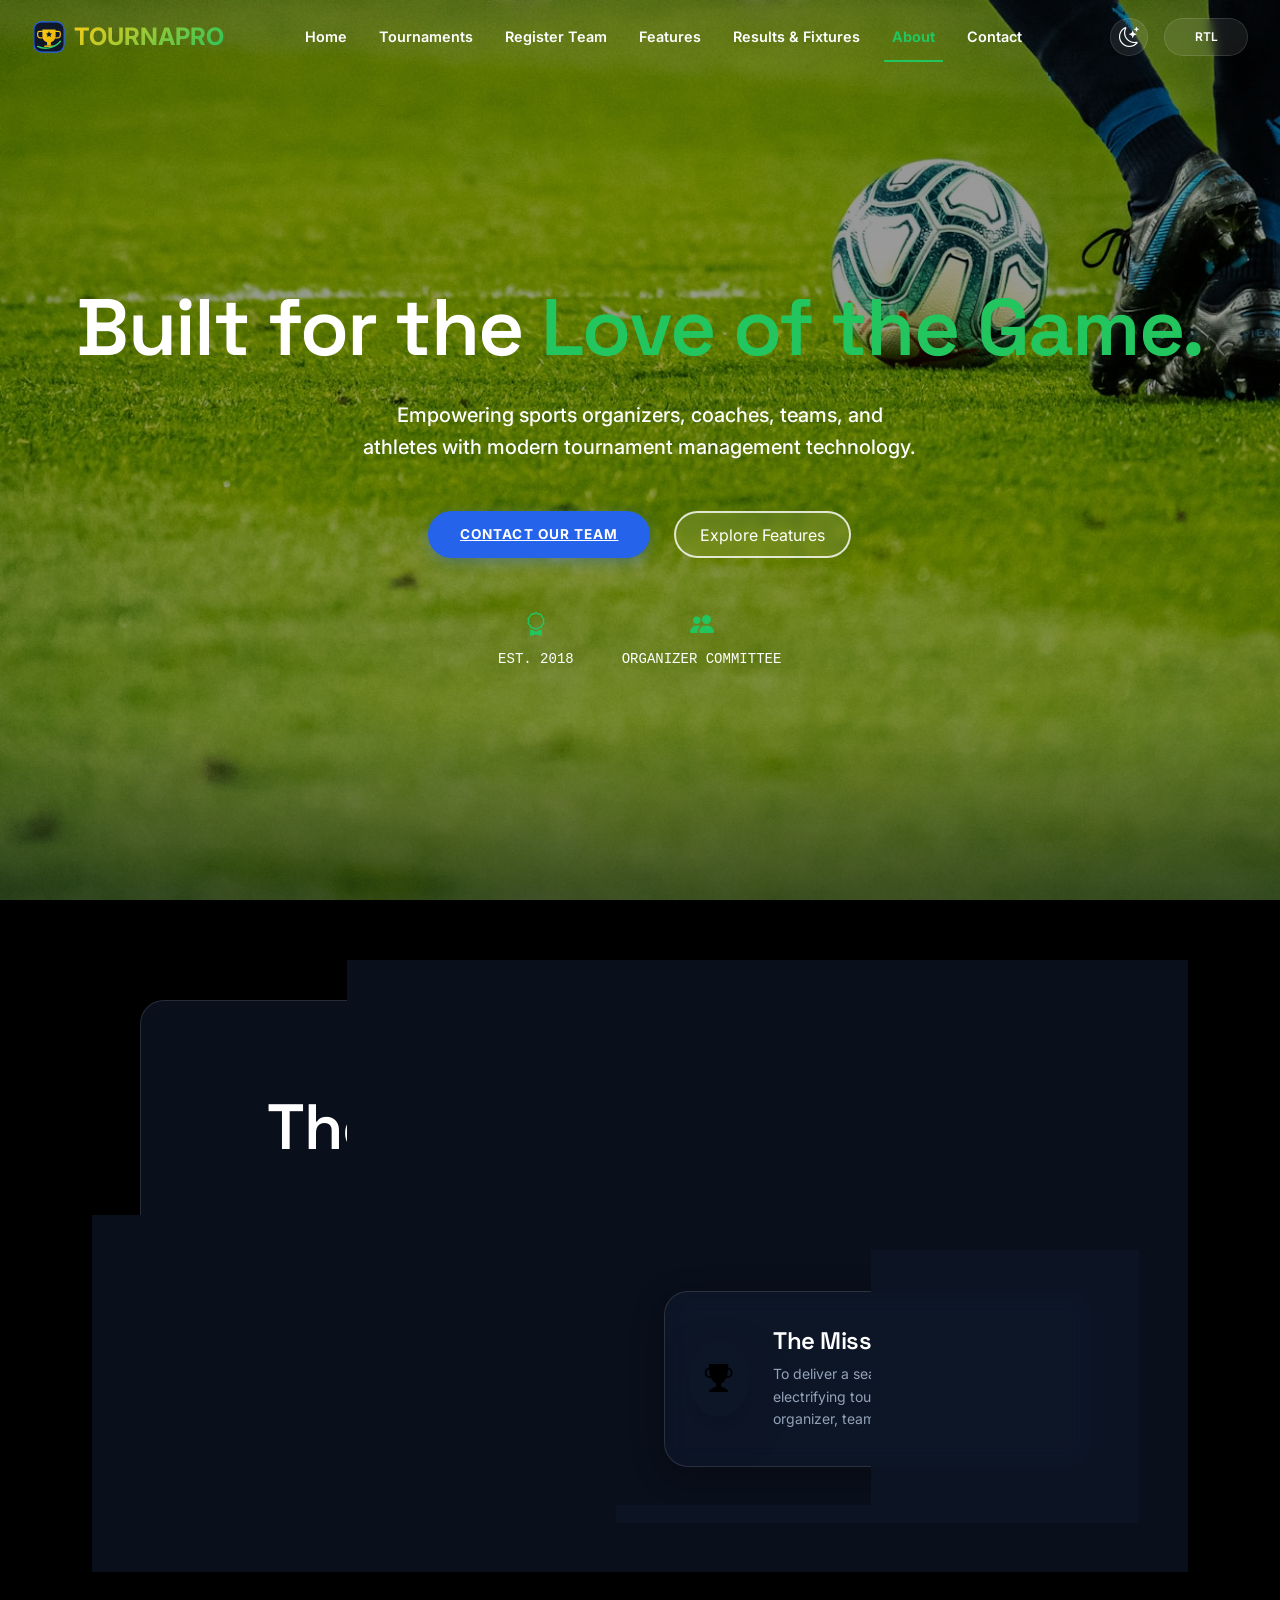
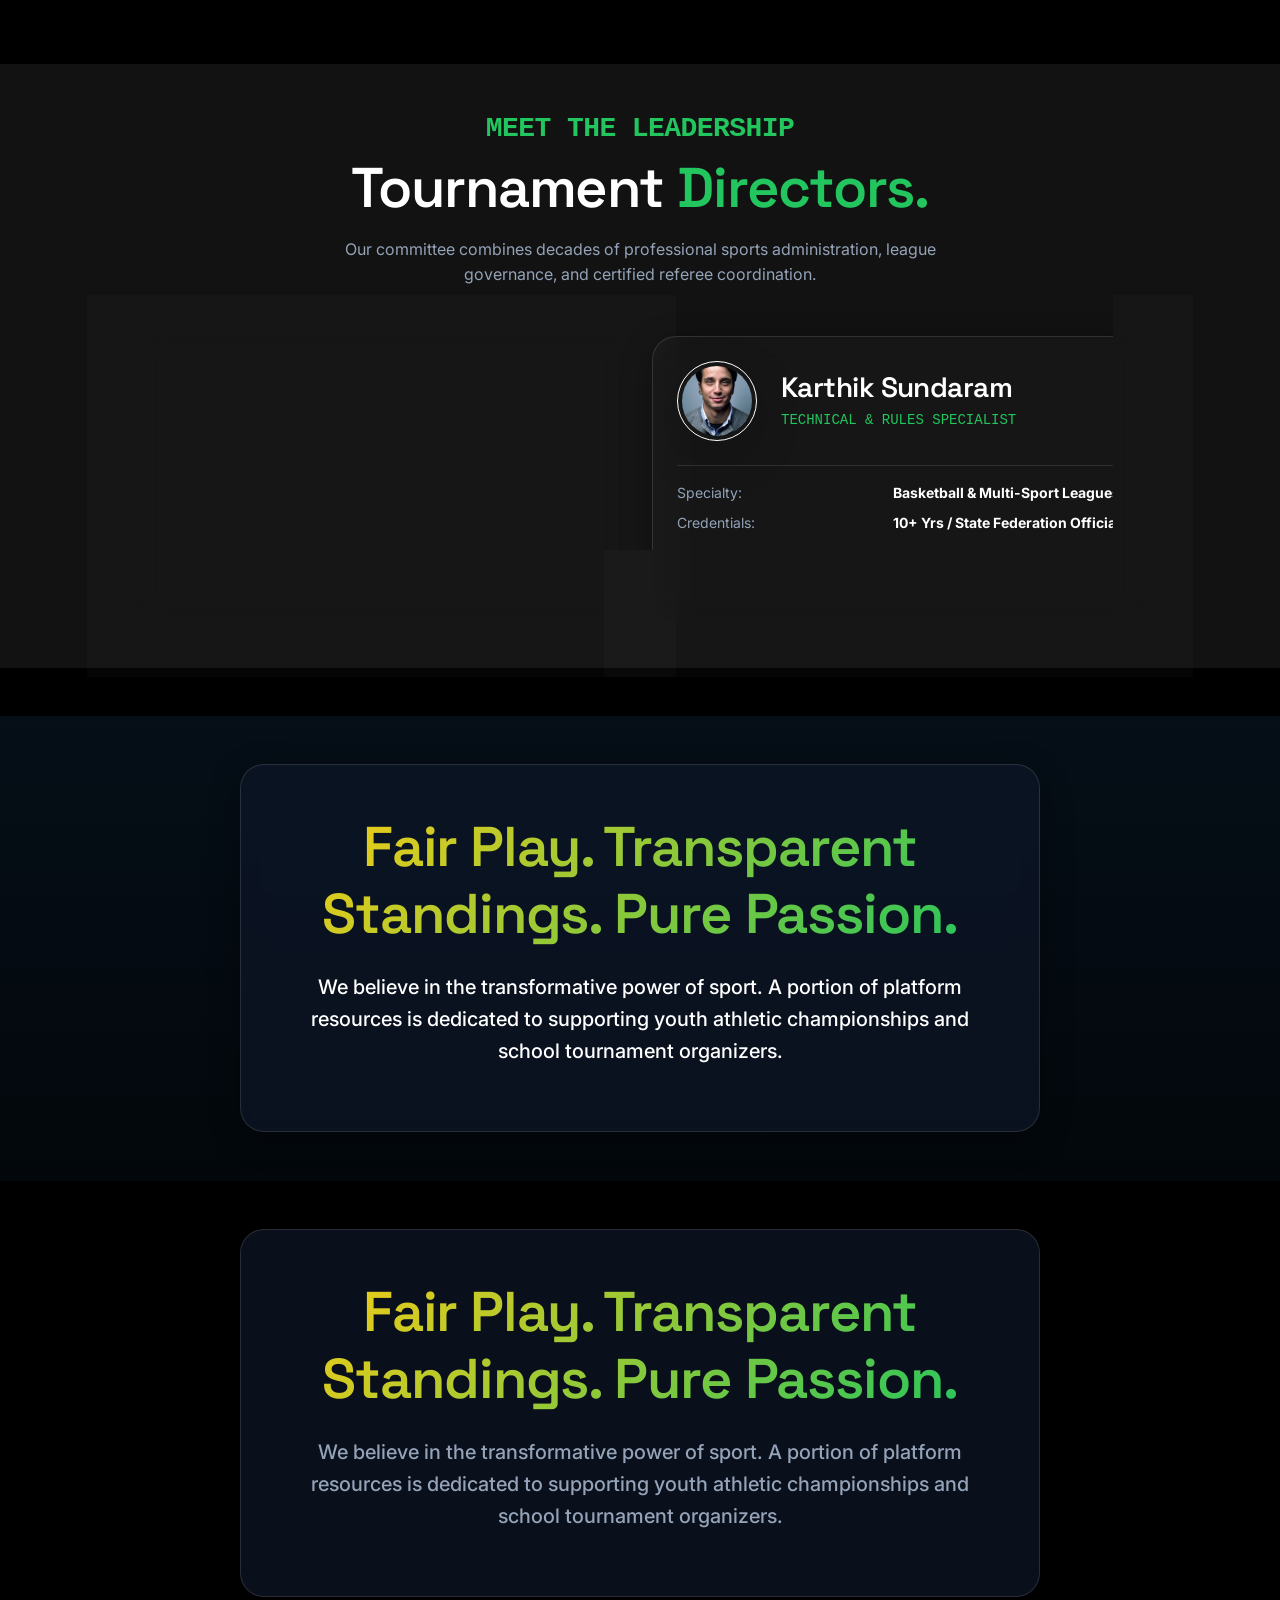
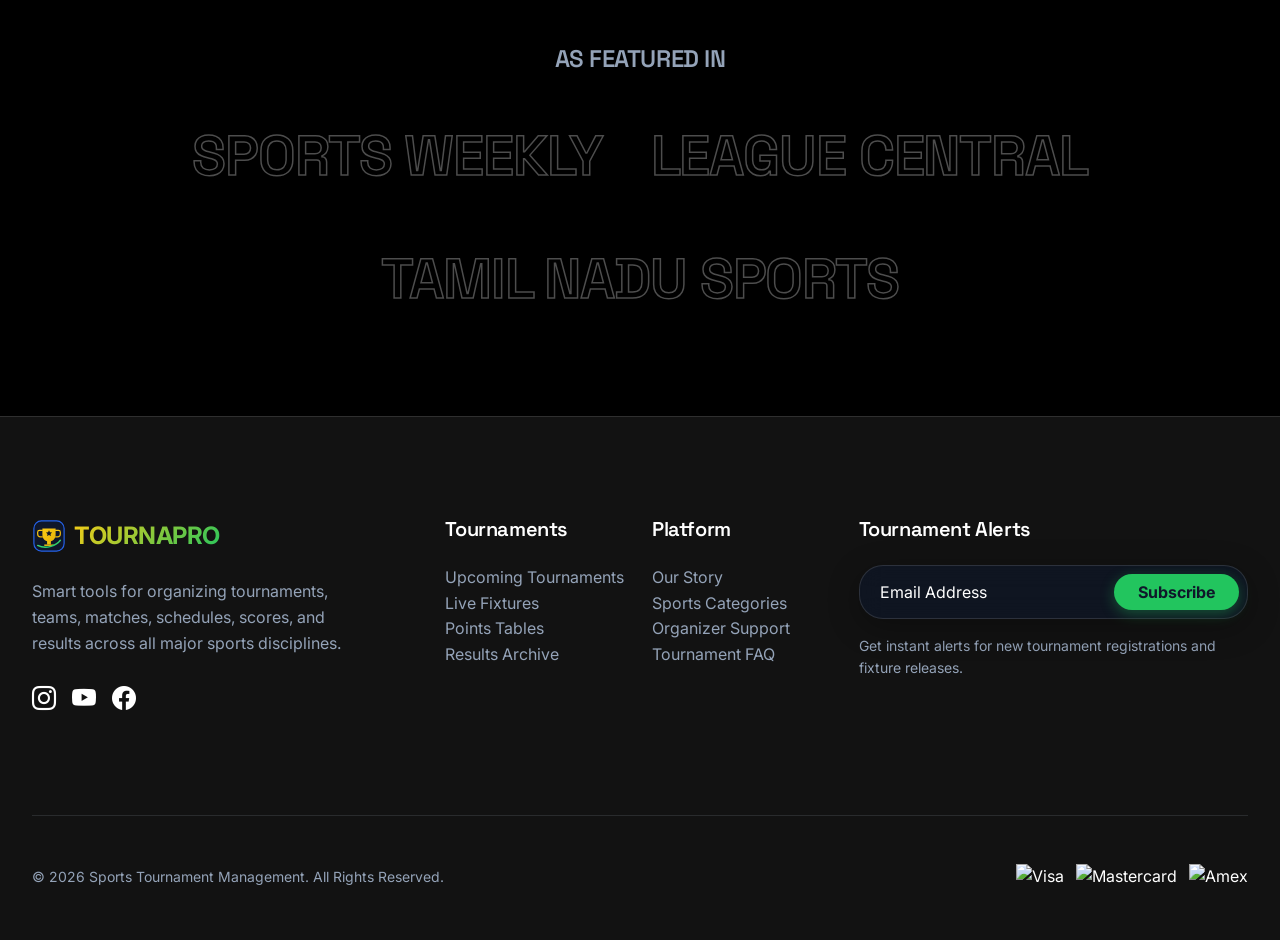
==== about.html @ 995ab410 "Initial commit - Sports Tournament Management website" ====
<!DOCTYPE html>
<html lang="en" dir="ltr" data-theme="dark">

<head>
    <meta charset="UTF-8">
    <meta name="viewport" content="width=device-width, initial-scale=1.0">
    <title>About Us | Sports Tournament Management</title>
    <link rel="icon" type="image/svg+xml" href="assets/images/bluewake-logo.svg">

    <!-- Bootstrap 5 CDN -->
    <link href="https://cdn.jsdelivr.net/npm/bootstrap@5.3.2/dist/css/bootstrap.min.css" rel="stylesheet">
    <link rel="stylesheet" href="https://cdn.jsdelivr.net/npm/bootstrap-icons@1.11.2/font/bootstrap-icons.min.css">

    <!-- Custom CSS -->
    <link rel="stylesheet" href="assets/css/style.css">
</head>

<body>
    <!-- Header / Navigation -->
    <nav class="navbar-marine navbar navbar-expand-xl">
        <div class="container-custom d-flex justify-content-between align-items-center w-100">
            <a class="navbar-brand d-flex align-items-center" href="index.html">
                <img src="assets/images/bluewake-logo.svg" alt="Sports Tournament Management logo" class="brand-logo me-2">
                <span class="fs-4 fw-bold text-gradient">TOURNAPRO</span>
            </a>

            <button class="navbar-toggler border-0 text-white" type="button" data-bs-toggle="offcanvas"
                data-bs-target="#offcanvasNavbar">
                <i class="bi bi-list fs-1"></i>
            </button>

            <div class="collapse navbar-collapse d-none d-xl-flex" id="navbarNav">
                <ul class="navbar-nav mx-auto">
                    <li class="nav-item"><a class="nav-link" href="index.html">Home</a></li>
                    <li class="nav-item"><a class="nav-link " href="home-2.html">Tournaments</a></li>
                    <li class="nav-item"><a class="nav-link " href="book-now.html">Register Team</a></li>
                    <li class="nav-item"><a class="nav-link " href="services.html">Features</a></li>
                    <li class="nav-item"><a class="nav-link " href="gallery.html">Results & Fixtures</a></li>
                    <li class="nav-item"><a class="nav-link active" href="about.html">About</a></li>
                    <li class="nav-item"><a class="nav-link " href="contact.html">Contact</a></li>
                </ul>
            </div>

            <div class="d-none d-xl-flex align-items-center gap-3 ms-lg-4">
                <button class="theme-toggle btn btn-link text-white p-0"><i class="bi bi-moon-stars fs-5"></i></button>
                <button class="rtl-toggle btn btn-outline-light btn-sm px-3">RTL</button>
            </div>
        </div>
    </nav>

    <!-- Offcanvas Menu for Mobile -->
    <div class="offcanvas offcanvas-end glass-panel" tabindex="-1" id="offcanvasNavbar">
        <div class="offcanvas-header border-bottom border-secondary">
            <h5 class="offcanvas-title text-gradient d-flex align-items-center gap-2 mb-0"><img
                    src="assets/images/bluewake-logo.svg" alt="Sports Tournament Management logo" class="brand-logo offcanvas-brand-logo">
                <span>TOURNAPRO</span>
            </h5>
            <button type="button" class="btn-close btn-close-white" data-bs-dismiss="offcanvas"></button>
        </div>
        <div class="offcanvas-body d-flex flex-column h-100">
            <ul class="navbar-nav mb-auto">
                <li class="nav-item"><a class="nav-link" href="index.html">Home</a></li>
                <li class="nav-item"><a class="nav-link" href="home-2.html">Tournaments</a></li>
                <li class="nav-item"><a class="nav-link" href="book-now.html">Register Team</a></li>
                <li class="nav-item"><a class="nav-link" href="services.html">Features</a></li>
                <li class="nav-item"><a class="nav-link" href="gallery.html">Results & Fixtures</a></li>
                <li class="nav-item"><a class="nav-link active" href="about.html">About</a></li>
                <li class="nav-item"><a class="nav-link" href="contact.html">Contact</a></li>
            </ul>

            <div class="mt-auto pt-4 border-top border-secondary">
                <div class="d-flex align-items-center justify-content-between">
                    <span class="small text-muted text-uppercase tracking-widest"></span>
                    <div class="d-flex gap-3">
                        <button class="theme-toggle btn btn-link text-white p-0"><i
                                class="bi bi-moon-stars fs-5"></i></button>
                        <button class="rtl-toggle btn btn-outline-light btn-sm px-3">RTL</button>
                    </div>
                </div>
            </div>
        </div>
    </div>

    <section class="hero-section text-center overflow-hidden">
        <img src="assets/images/sports_hero.jpg"
            alt="About Sports Tournament Management" class="hero-video-bg">
        <div class="hero-overlay"></div>
        <div class="container-custom z-1">
            <h1 class="display-1 fw-bold text-white mb-4">Built for the <span class='text-accent'>Love of the Game.</span></h1>
            <p class="lead text-white-50 mb-5 mx-auto col-lg-6">Empowering sports organizers, coaches, teams, and athletes with modern tournament management technology.</p>
            <div class="d-flex flex-wrap justify-content-center gap-3 gap-md-4 reveal reveal-up delay-2 mt-5">
                <a href="contact.html" class="btn-marine rounded-pill">Contact Our Team</a>
                <a href="services.html" class="btn btn-outline-light rounded-pill about-explore-btn">Explore Features</a>
            </div>
            <div class="d-flex flex-wrap justify-content-center gap-5 mt-5 reveal reveal-up delay-3 opacity-75">
                <div class="text-center">
                    <i class="bi bi-award text-accent fs-4"></i>
                    <div class="small text-white mt-1 uppercase font-monospace">EST. 2018</div>
                </div>
                <div class="text-center">
                    <i class="bi bi-people-fill text-accent fs-4"></i>
                    <div class="small text-white mt-1 uppercase font-monospace">ORGANIZER COMMITTEE</div>
                </div>
            </div>
        </div>
    </section>

    <!-- Section 1: Legacy & Mission -->
    <section class="section-padding overflow-hidden">
        <div class="container-custom">
            <div class="glass-panel mx-auto p-5 border-accent" style="max-width: 1000px;">
                <div class="text-center mb-5">
                    <h5 class="text-accent font-monospace mb-3">ESTABLISHED 2018</h5>
                    <h2 class="display-3 mb-4">The Ultimate <span class="text-white">Tournament Platform.</span></h2>
                </div>
                <div class="row justify-content-center g-5">
                    <div class="col-lg-6">
                        <p class="lead text-muted">Sports Tournament Management was founded with a single mission: to eliminate manual paperwork, chaotic spreadsheets, and scheduling delays from grassroots and professional sports competitions.</p>
                    </div>
                    <div class="col-lg-6">
                        <div
                            class="p-4 glass-panel h-100 d-flex flex-column flex-sm-row align-items-center text-center text-sm-start gap-4">
                            <div class="p-3 bg-accent rounded-circle shadow-lg flex-shrink-0">
                                <i class="bi bi-trophy-fill fs-3 text-black"></i>
                            </div>
                            <div>
                                <h4 class="mb-2">The Mission</h4>
                                <p class="text-muted small mb-0">To deliver a seamless, transparent, and electrifying tournament experience for every organizer, team, and sports fan.</p>
                            </div>
                        </div>
                    </div>
                </div>
            </div>
        </div>
    </section>

    <!-- Section 2: Certified Directors -->
    <section class="py-4 bg-card mt-5 about-guides-section">
        <div class="container-custom py-4 reveal">
            <div class="text-center mb-5">
                <h3 class="text-accent font-monospace mb-2 text-uppercase tracking-widest fw-bold fs-3">Meet the Leadership</h3>
                <h2 class="display-4 text-center">Tournament <span class="text-accent">Directors.</span></h2>
                <p class="text-muted mx-auto col-lg-6 mt-3">Our committee combines decades of professional sports administration, league governance, and certified referee coordination.</p>
            </div>
            
            <div class="row g-4 justify-content-center">
                <div class="col-md-6 col-lg-5 hover-tilt">
                    <div class="glass-panel p-4 h-100 d-flex flex-column justify-content-between border-accent" style="background: rgba(255, 255, 255, 0.02);">
                        <div class="d-flex align-items-center mb-4">
                            <img src="assets/images/director_arun.jpg"
                                class="rounded-circle shadow-lg me-4 border border-accent p-1" style="width: 80px; height: 80px; object-fit: cover;" alt="Arun Prakash">
                            <div>
                                <h3 class="text-white mb-1">Arun Prakash</h3>
                                <p class="text-accent small mb-0 font-monospace text-uppercase">Chief Tournament Director</p>
                            </div>
                        </div>
                        <div class="border-top border-secondary border-opacity-25 pt-3">
                            <div class="d-flex justify-content-between mb-2 small text-muted">
                                <span>Specialty:</span>
                                <span class="text-white fw-bold">Football & Cricket Cups</span>
                            </div>
                            <div class="d-flex justify-content-between mb-3 small text-muted">
                                <span>Credentials:</span>
                                <span class="text-white fw-bold">14+ Yrs / AIFF Match Commissioner</span>
                            </div>
                            <p class="text-muted small mb-0">"Dedicated to elevating amateur athletics to world-class competitive standards with digital-first tournament infrastructure."</p>
                        </div>
                    </div>
                </div>
                
                <div class="col-md-6 col-lg-5 hover-tilt">
                    <div class="glass-panel p-4 h-100 d-flex flex-column justify-content-between border-accent" style="background: rgba(255, 255, 255, 0.02);">
                        <div class="d-flex align-items-center mb-4">
                            <img src="assets/images/director_karthik.jpg"
                                class="rounded-circle shadow-lg me-4 border border-white p-1" style="width: 80px; height: 80px; object-fit: cover;" alt="Karthik Sundaram">
                            <div>
                                <h3 class="text-white mb-1">Karthik Sundaram</h3>
                                <p class="text-accent small mb-0 font-monospace text-uppercase">Technical & Rules Specialist</p>
                            </div>
                        </div>
                        <div class="border-top border-secondary border-opacity-25 pt-3">
                            <div class="d-flex justify-content-between mb-2 small text-muted">
                                <span>Specialty:</span>
                                <span class="text-white fw-bold">Basketball & Multi-Sport Leagues</span>
                            </div>
                            <div class="d-flex justify-content-between mb-3 small text-muted">
                                <span>Credentials:</span>
                                <span class="text-white fw-bold">10+ Yrs / State Federation Official</span>
                            </div>
                            <p class="text-muted small mb-0">"Passionate about fair-play rules, transparent bracket scheduling, and athlete recognition across all sporting age groups."</p>
                        </div>
                    </div>
                </div>
            </div>
        </div>
    </section>

    <!-- Section 3 -->
    <section class="py-5 my-5 parallax-bg"
        style="background-image: url('assets/images/stadium_arena.jpg'); padding: 200px 0;">
        <div class="container-custom z-1 text-center reveal glass-panel mx-auto p-5 hover-tilt"
            style="max-width:800px;">
            <h2 class="display-4 fw-bold text-gradient mb-4">Fair Play. Transparent Standings. Pure Passion.</h2>
            <p class="lead text-muted mx-auto">We believe in the transformative power of sport. A portion of platform resources is dedicated to supporting youth athletic championships and school tournament organizers.</p>
        </div>
    </section>
        <div class="container-custom z-1 text-center reveal glass-panel mx-auto p-5 hover-tilt"
            style="max-width:800px;">
            <h2 class="display-4 fw-bold text-gradient mb-4">Fair Play. Transparent Standings. Pure Passion.</h2>
            <p class="lead text-muted mx-auto">We believe in the transformative power of sport. A portion of platform resources is dedicated to supporting youth athletic championships and school tournament organizers.</p>
        </div>
    </section>

    <!-- Section 4 -->
    <section class="py-5 text-center mb-5 reveal">
        <h4 class="mb-5 text-muted">AS FEATURED IN</h4>
        <div class="d-flex justify-content-center gap-5 flex-wrap opacity-50">
            <h2 class="text-stroke display-4 hover-tilt">SPORTS WEEKLY</h2>
            <h2 class="text-stroke display-4 hover-tilt">LEAGUE CENTRAL</h2>
            <h2 class="text-stroke display-4 hover-tilt">TAMIL NADU SPORTS</h2>
        </div>
    </section>

    <footer class="mt-5">
        <div class="container-custom">
            <div class="row">
                <div class="col-lg-4 mb-5">
                    <a href="index.html" class="navbar-brand d-flex align-items-center mb-4 text-decoration-none">
                        <img src="assets/images/bluewake-logo.svg" alt="Sports Tournament Management logo"
                            class="brand-logo footer-brand-logo me-2">
                        <span class="fs-4 fw-bold text-gradient brand-wordmark">TOURNAPRO</span>
                    </a>
                    <p class="text-muted pe-lg-5">Smart tools for organizing tournaments, teams, matches, schedules, scores, and results across all major sports disciplines.</p>
                    <div class="d-flex gap-3 mt-4">
                        <a href="#" class="fs-4 text-white hover-accent"><i class="bi bi-instagram"></i></a>
                        <a href="#" class="fs-4 text-white hover-accent"><i class="bi bi-youtube"></i></a>
                        <a href="#" class="fs-4 text-white hover-accent"><i class="bi bi-facebook"></i></a>
                    </div>
                </div>
                <div class="col-lg-2 col-md-4 mb-4">
                    <h5 class="mb-4">Tournaments</h5>
                    <ul class="list-unstyled">
                        <li><a href="home-2.html" class="text-muted text-decoration-none">Upcoming Tournaments</a></li>
                        <li><a href="gallery.html" class="text-muted text-decoration-none">Live Fixtures</a></li>
                        <li><a href="services.html" class="text-muted text-decoration-none">Points Tables</a></li>
                        <li><a href="gallery.html" class="text-muted text-decoration-none">Results Archive</a></li>
                    </ul>
                </div>
                <div class="col-lg-2 col-md-4 mb-4">
                    <h5 class="mb-4">Platform</h5>
                    <ul class="list-unstyled">
                        <li><a href="about.html" class="text-muted text-decoration-none">Our Story</a></li>
                        <li><a href="services.html" class="text-muted text-decoration-none">Sports Categories</a></li>
                        <li><a href="contact.html" class="text-muted text-decoration-none">Organizer Support</a></li>
                        <li><a href="about.html" class="text-muted text-decoration-none">Tournament FAQ</a></li>
                    </ul>
                </div>
                <div class="col-lg-4 col-md-4 mb-4">
                    <h5 class="mb-4">Tournament Alerts</h5>
                    <div class="glass-panel p-2 d-flex">
                        <input type="email" class="form-control bg-transparent border-0 text-white"
                            placeholder="Email Address">
                        <button class="btn btn-accent rounded-pill px-4">Subscribe</button>
                    </div>
                    <small class="text-muted mt-3 d-block">Get instant alerts for new tournament registrations and fixture releases.</small>
                </div>
            </div>
            <hr class="my-5 border-secondary">
            <div class="row align-items-center">
                <div class="col-md-6 text-center text-md-start">
                    <p class="small text-muted mb-0">© 2026 Sports Tournament Management. All Rights Reserved.</p>
                </div>
                <div class="col-md-6 text-center text-md-end mt-3 mt-md-0">
                    <img src="https://img.icons8.com/color/48/visa.png" alt="Visa" width="30">
                    <img src="https://img.icons8.com/color/48/mastercard.png" alt="Mastercard" width="30" class="ms-2">
                    <img src="https://img.icons8.com/color/48/amex.png" alt="Amex" width="30" class="ms-2">
                </div>
            </div>
        </div>
    </footer>

    <!-- Scripts -->
    <script src="https://cdn.jsdelivr.net/npm/bootstrap@5.3.2/dist/js/bootstrap.bundle.min.js"></script>
    <script src="assets/js/main.js"></script>
</body>

</html>
---- assets/css/style.css ----
@import url('https://fonts.googleapis.com/css2?family=Inter:wght@300;400;500;600;700&family=Space+Grotesk:wght@400;500;600;700&display=swap');

:root {
    /* Primary Deep Navy */
    --primary: #0F172A;
    --secondary: #2563EB;
    --accent: #22C55E;
    --accent-glow: rgba(34, 197, 94, 0.35);
    --highlight: #FACC15;

    --bg-deep: #0B1120;
    --bg-card: rgba(255, 255, 255, 0.05);
    --text-main: #FFFFFF;
    --text-muted: #94A3B8;
    --glass-border: rgba(255, 255, 255, 0.12);
    --glass-bg: rgba(15, 23, 42, 0.65);

    /* Spacing & Transitions */
    --transition-smooth: all 0.5s cubic-bezier(0.4, 0, 0.2, 1);
    --transition-bounce: all 0.6s cubic-bezier(0.68, -0.55, 0.265, 1.55);
}

[data-theme="light"] {
    --bg-deep: #F8FAFC;
    --bg-card: rgba(255, 255, 255, 0.9);
    --text-main: #0F172A;
    --text-muted: #64748B;
    --glass-border: rgba(15, 23, 42, 0.1);
    --glass-bg: rgba(255, 255, 255, 0.75);
    --primary: #0F172A;
}

/* Global Text Visibility Fixes */
.text-muted {
    color: var(--text-muted) !important;
}

/* Light Mode Global Visibility Overrides */
[data-theme="light"] .glass-panel .text-white,
[data-theme="light"] .glass-panel .text-white-50,
[data-theme="light"] footer .text-white,
[data-theme="light"] footer .text-white-50,
[data-theme="light"] .offcanvas .text-white {
    color: var(--text-main) !important;
}

[data-theme="light"] .btn-outline-light {
    color: var(--text-main);
    border-color: var(--text-main);
    background: rgba(255, 255, 255, 0.2);
    backdrop-filter: blur(5px);
}

.btn-outline-light {
    backdrop-filter: blur(5px);
    background: rgba(255, 255, 255, 0.1);
    border-width: 2px;
    padding: 0.6rem 1.5rem;
}

[data-theme="light"] .btn-outline-light:hover {
    background-color: var(--text-main);
    color: var(--bg-deep);
}

[data-theme="light"] .form-control {
    color: var(--text-main) !important;
}

[data-theme="light"] .form-control::placeholder {
    color: var(--text-muted);
}

[data-theme="light"] .btn-close-white {
    filter: invert(1) grayscale(100%) brightness(0);
}

[data-theme="light"] .contact-social-icon {
    color: var(--text-main) !important;
}

/* Guarantee Navbar Legibility in Light Mode */
[data-theme="light"] .navbar-marine {
    background: rgba(255, 255, 255, 0.88) !important;
    backdrop-filter: blur(15px);
    border-bottom: 1px solid rgba(0, 0, 0, 0.05);
}

[data-theme="light"] .navbar-marine .text-white {
    color: var(--text-main) !important;
}

[data-theme="light"] .text-gradient {
    background: linear-gradient(135deg, #2563EB 0%, #16A34A 100%);
    -webkit-background-clip: text;
    background-clip: text;
    -webkit-text-fill-color: transparent;
}

* {
    margin: 0;
    padding: 0;
    box-sizing: border-box;
}

body {
    font-family: 'Inter', sans-serif;
    background-color: var(--bg-deep);
    color: var(--text-main);
    overflow-x: hidden;
    line-height: 1.6;
    transition: background-color 0.5s ease;
}

h1,
h2,
h3,
h4,
h5,
h6,
.h1,
.h2,
.h3,
.h4,
.h5,
.h6,
h1.fw-bold,
h2.fw-bold,
h3.fw-bold,
h4.fw-bold,
h5.fw-bold,
h6.fw-bold,
[class*="display-"] {
    font-family: 'Space Grotesk', sans-serif;
    font-weight: 600 !important;
    letter-spacing: -0.02em;
}

/* Ensure paragraph and subheading font weights are between 400 and 550 for readability and hierarchy */
.lead,
.subheading,
.subtitle,
p.fw-bold,
.lead.fw-bold,
.small.fw-bold,
span.fw-bold.small,
div.fw-bold.small {
    font-weight: 500 !important;
}

.brand-logo {
    width: 34px;
    height: 34px;
    object-fit: contain;
    flex-shrink: 0;
}

.offcanvas-brand-logo {
    width: 28px;
    height: 28px;
}

.footer-brand-logo {
    width: 34px;
    height: 34px;
}

.auth-brand-logo {
    width: 42px;
    height: 42px;
}

.brand-wordmark {
    letter-spacing: -0.02em;
}

/* RTL Helpers - Using Logical Properties */
[dir="rtl"] {
    text-align: right;
}

/* Base Layout Utilities */
.container-custom {
    max-width: 1600px;
    margin-inline: auto;
    padding-inline: 2rem;
}

/* Cinematic Glassmorphism */
.glass-panel {
    background: var(--glass-bg);
    backdrop-filter: blur(12px);
    -webkit-backdrop-filter: blur(12px);
    border: 1px solid var(--glass-border);
    border-radius: 24px;
    box-shadow: 0 8px 32px 0 rgba(0, 0, 0, 0.3);
}

/* Anti-Gravity Animations */
@keyframes float {
    0% {
        transform: translateY(0px) rotate(0deg);
    }

    50% {
        transform: translateY(-15px) rotate(1deg);
    }

    100% {
        transform: translateY(0px) rotate(0deg);
    }
}

@keyframes drift {
    0% {
        transform: translateX(0px);
    }

    50% {
        transform: translateX(10px);
    }

    100% {
        transform: translateX(0px);
    }
}

@keyframes water-ripple {
    0% {
        transform: scale(0.8);
        opacity: 0.5;
    }

    100% {
        transform: scale(1.5);
        opacity: 0;
    }
}

.float-element {
    animation: float 6s ease-in-out infinite;
}

.drift-element {
    animation: drift 8s ease-in-out infinite;
}

/* Premium Buttons */
.btn-marine {
    background: var(--secondary);
    color: #ffffff !important;
    border: none;
    padding: 0.8rem 2rem;
    border-radius: 50px;
    font-weight: 700;
    text-transform: uppercase;
    font-size: 0.85rem;
    letter-spacing: 0.08em;
    transition: var(--transition-bounce);
    position: relative;
    overflow: hidden;
    z-index: 1;
    display: inline-flex;
    align-items: center;
    justify-content: center;
    text-align: center;
    box-shadow: 0 4px 14px rgba(37, 99, 235, 0.35);
}

.btn-marine:hover {
    background: #1d4ed8;
    color: #ffffff !important;
    transform: scale(1.05) translateY(-3px);
    box-shadow: 0 10px 24px rgba(37, 99, 235, 0.5);
}

.btn-accent {
    background: var(--accent);
    color: #0F172A !important;
    border: none;
    font-weight: 700;
    transition: var(--transition-smooth);
    box-shadow: 0 4px 14px rgba(34, 197, 94, 0.35);
}

.btn-accent:hover {
    background: #16a34a;
    color: #ffffff !important;
    transform: translateY(-2px);
    box-shadow: 0 8px 20px rgba(34, 197, 94, 0.5);
}

/* Navigation */
.navbar-marine {
    position: fixed;
    top: 0;
    width: 100%;
    z-index: 1000;
    padding: 0.8rem 0;
    transition: var(--transition-smooth);
}

.navbar-marine.scrolled {
    background: var(--bg-card);
    backdrop-filter: blur(20px);
    padding: 1rem 0;
    border-bottom: 1px solid var(--glass-border);
}

.nav-link {
    color: var(--text-main) !important;
    font-weight: 600;
    margin-inline: 0.5rem;
    font-size: 0.9rem;
    position: relative;
    white-space: nowrap;
}

.nav-link::after {
    content: '';
    position: absolute;
    bottom: -5px;
    inset-inline-start: 0;
    width: 0;
    height: 2px;
    background: var(--accent);
    transition: var(--transition-smooth);
}

.nav-link:hover::after {
    width: 100%;
}

.nav-link.active {
    color: var(--accent) !important;
    font-weight: 700;
}

.nav-link.active::after {
    width: 100%;
}

.navbar-marine .btn-accent {
    border: 1px solid transparent;
    height: 38px;
    display: inline-flex;
    align-items: center;
    justify-content: center;
}

.offcanvas .btn-accent {
    border: 1px solid transparent;
}

.navbar-marine .btn-accent:hover,
.navbar-marine .btn-accent:focus-visible {
    background: #ffffff;
    color: var(--primary) !important;
    border-color: var(--accent);
}

.offcanvas .btn-accent:hover,
.offcanvas .btn-accent:focus-visible {
    background: #ffffff;
    color: var(--primary) !important;
    border-color: var(--accent);
}

.navbar-marine .theme-toggle,
.navbar-marine .rtl-toggle,
.offcanvas .theme-toggle,
.offcanvas .rtl-toggle {
    height: 38px;
    border-radius: 10px;
    border: 1px solid var(--glass-border);
    background: rgba(255, 255, 255, 0.08);
    color: var(--text-main) !important;
    display: inline-flex;
    align-items: center;
    justify-content: center;
    line-height: 1;
}

.navbar-marine .theme-toggle,
.offcanvas .theme-toggle {
    width: 38px;
    padding: 0;
}

.navbar-marine .rtl-toggle,
.offcanvas .rtl-toggle {
    min-width: 84px;
    padding: 0 0.75rem;
    font-size: 0.75rem;
    font-weight: 600;
}

[data-theme="light"] .navbar-marine .theme-toggle,
[data-theme="light"] .navbar-marine .rtl-toggle,
[data-theme="light"] .offcanvas .theme-toggle,
[data-theme="light"] .offcanvas .rtl-toggle {
    border-color: rgba(15, 23, 42, 0.25);
    background: rgba(255, 255, 255, 0.75);
}

[data-theme="light"] .navbar-marine .theme-toggle:hover,
[data-theme="light"] .navbar-marine .rtl-toggle:hover,
[data-theme="light"] .offcanvas .theme-toggle:hover,
[data-theme="light"] .offcanvas .rtl-toggle:hover,
[data-theme="light"] .navbar-marine .theme-toggle:focus-visible,
[data-theme="light"] .navbar-marine .rtl-toggle:focus-visible,
[data-theme="light"] .offcanvas .theme-toggle:focus-visible,
[data-theme="light"] .offcanvas .rtl-toggle:focus-visible {
    background: var(--text-main);
    color: var(--bg-deep) !important;
}

/* Hero Section */
.hero-section {
    min-height: 100vh;
    display: flex;
    align-items: center;
    position: relative;
    overflow: hidden;
    padding-top: 80px;
    padding-bottom: 30px;
}

.hero-section .btn-outline-light {
    color: #ffffff !important;
    border-color: rgba(255, 255, 255, 0.8) !important;
    background: rgba(255, 255, 255, 0.1) !important;
    backdrop-filter: blur(5px);
}

.hero-section .btn-outline-light:hover {
    background-color: #ffffff !important;
    color: #0F172A !important;
    border-color: #ffffff !important;
}

[data-theme="light"] .hero-section .btn-outline-light {
    color: #0F172A !important;
    border-color: #0F172A !important;
    background: rgba(15, 23, 42, 0.05) !important;
    backdrop-filter: blur(5px);
}

[data-theme="light"] .hero-section .btn-outline-light:hover {
    background-color: #0F172A !important;
    color: #ffffff !important;
    border-color: #0F172A !important;
}

@media (max-width: 768px) {
    .hero-section {
        padding-top: 140px;
        align-items: center;
    }
}

.hero-video-bg {
    position: absolute;
    top: 0;
    left: 0;
    width: 100%;
    height: 100%;
    object-fit: cover;
    z-index: -1;
    filter: brightness(0.6);
}

[data-theme="light"] .hero-video-bg {
    filter: grayscale(20%) contrast(105%);
    opacity: 0.22;
}

.hero-overlay {
    position: absolute;
    top: 0;
    left: 0;
    width: 100%;
    height: 100%;
    background: linear-gradient(to bottom, transparent 80%, rgba(7, 18, 29, 0.4));
    z-index: 0;
}

[data-theme="light"] .hero-overlay {
    background: linear-gradient(180deg, rgba(248, 250, 252, 0.7) 0%, rgba(248, 250, 252, 0.95) 100%) !important;
}

.hero-content {
    position: relative;
    z-index: 2;
}

.hero-title {
    font-size: clamp(2.2rem, 10vw, 6rem);
    line-height: 1.1;
    margin-bottom: 2rem;
}

[data-theme="light"] .hero-section .hero-title,
[data-theme="light"] .hero-section .display-1,
[data-theme="light"] .hero-section .display-2,
[data-theme="light"] .hero-section .display-3,
[data-theme="light"] .hero-section .display-4,
[data-theme="light"] .hero-section h1,
[data-theme="light"] .hero-section h2,
[data-theme="light"] .hero-section h3,
[data-theme="light"] .hero-section h4,
[data-theme="light"] .hero-section h5,
[data-theme="light"] .hero-section h6,
[data-theme="light"] .hero-section .text-white {
    color: #0F172A !important;
    filter: none !important;
    text-shadow: none !important;
}

[data-theme="light"] .hero-section p,
[data-theme="light"] .hero-section .lead,
[data-theme="light"] .hero-section .text-white-50,
[data-theme="light"] .hero-section .text-muted,
[data-theme="light"] .hero-section .small,
[data-theme="light"] .hero-section .font-monospace {
    color: #334155 !important;
}

[data-theme="light"] .hero-section .text-accent {
    color: #16a34a !important;
}

[data-theme="light"] .hero-section .btn-marine {
    filter: none !important;
    text-shadow: none !important;
}

[data-theme="light"] .hero-section .glass-panel {
    backdrop-filter: none;
    -webkit-backdrop-filter: none;
    background: rgba(255, 255, 255, 0.96) !important;
    border-color: rgba(15, 23, 42, 0.15) !important;
    box-shadow: 0 10px 30px rgba(15, 23, 42, 0.08) !important;
}

[data-theme="light"] .hero-section .glass-panel h1,
[data-theme="light"] .hero-section .glass-panel h2,
[data-theme="light"] .hero-section .glass-panel h3,
[data-theme="light"] .hero-section .glass-panel h4,
[data-theme="light"] .hero-section .glass-panel h5,
[data-theme="light"] .hero-section .glass-panel h6,
[data-theme="light"] .hero-section .glass-panel .text-white {
    color: #0F172A !important;
}

[data-theme="light"] .hero-section .glass-panel p,
[data-theme="light"] .hero-section .glass-panel .text-white-50,
[data-theme="light"] .hero-section .glass-panel .text-muted {
    color: #475569 !important;
}

[data-theme="light"] .hero-section .float-element {
    animation: none;
}

[data-theme="light"] .hero-section .reveal {
    will-change: auto;
}

[data-theme="light"] .hero-section .text-gradient {
    background: linear-gradient(135deg, #2563EB 0%, #16A34A 100%);
    -webkit-background-clip: text;
    background-clip: text;
    -webkit-text-fill-color: transparent;
}

.text-gradient {
    background: linear-gradient(135deg, #FACC15 0%, #22C55E 100%);
    -webkit-background-clip: text;
    background-clip: text;
    -webkit-text-fill-color: transparent;
}

/* Trip Cards */
.trip-card {
    border-radius: 30px;
    overflow: hidden;
    height: 450px;
    position: relative;
    transition: var(--transition-smooth);
}

.trip-card-img {
    width: 100%;
    height: 100%;
    object-fit: cover;
    transition: var(--transition-smooth);
}

.trip-card:hover .trip-card-img {
    transform: scale(1.1);
}

.trip-card-overlay {
    position: absolute;
    inset: 0;
    background: linear-gradient(transparent, rgba(0, 0, 0, 0.8));
    display: flex;
    flex-direction: column;
    justify-content: flex-end;
    padding: 2rem;
}

.trip-card-overlay h3 {
    color: #ffffff !important;
}

/* Responsive Grid */
.marine-grid {
    display: grid;
    grid-template-columns: repeat(auto-fit, minmax(300px, 1fr));
    gap: 2rem;
}

/* Footer Section */
footer {
    background: var(--primary);
    padding: 100px 0 50px;
    border-top: 1px solid var(--glass-border);
}

footer .hover-accent {
    display: inline-flex;
    align-items: center;
    transition: color 0.25s ease, transform 0.25s ease;
}

footer .hover-accent:hover,
footer .hover-accent:focus-visible {
    color: var(--accent) !important;
    transform: translateY(-2px);
}

[data-theme="light"] footer {
    background: var(--bg-deep);
}

footer .list-unstyled a.text-muted {
    display: inline-block;
    transition: color 0.25s ease, transform 0.25s ease;
}

footer .list-unstyled a.text-muted:hover,
footer .list-unstyled a.text-muted:focus-visible {
    color: var(--accent) !important;
    transform: translateX(4px);
}

.back-to-top {
    position: fixed;
    right: 20px;
    bottom: 20px;
    width: 44px;
    height: 44px;
    border: 0;
    border-radius: 999px;
    display: inline-flex;
    align-items: center;
    justify-content: center;
    background: var(--accent);
    color: var(--primary);
    box-shadow: 0 8px 20px var(--accent-glow);
    opacity: 0;
    visibility: hidden;
    transform: translateY(8px);
    transition: opacity 0.25s ease, transform 0.25s ease, visibility 0.25s ease;
    z-index: 999;
}

.back-to-top.show {
    opacity: 1;
    visibility: visible;
    transform: translateY(0);
}

.back-to-top:hover,
.back-to-top:focus-visible {
    background: #f4cb7b;
}

/* Custom Scrollbar */
::-webkit-scrollbar {
    width: 8px;
}

::-webkit-scrollbar-track {
    background: var(--bg-deep);
}

::-webkit-scrollbar-thumb {
    background: var(--accent);
    border-radius: 10px;
}

/* Premium Reveal Animations */
.reveal {
    opacity: 1 !important;
    will-change: transform;
}

.reveal-up,
.reveal-down,
.reveal-left,
.reveal-right,
.reveal-scale {
    transform: none !important;
}

.revealed {
    opacity: 1 !important;
    transform: none !important;
}

/* Staggered Delay Utilities */
.delay-1 {
    transition-delay: 0.1s;
}

.delay-2 {
    transition-delay: 0.2s;
}

.delay-3 {
    transition-delay: 0.3s;
}

.delay-4 {
    transition-delay: 0.4s;
}

.delay-5 {
    transition-delay: 0.5s;
}

/* Alignment Utilities */
.section-padding {
    padding: 100px 0;
}

.section-padding-large {
    padding: 150px 0;
}

@media (max-width: 991px) {
    .section-padding {
        padding: 60px 0;
    }

    .section-padding-large {
        padding: 80px 0;
    }
}

/* Premium Animations & Layouts */
.parallax-bg {
    background-attachment: fixed !important;
    background-position: center !important;
    background-size: cover !important;
    position: relative;
    padding-top: 200px;
    padding-bottom: 120px;
}

.parallax-bg::before {
    content: '';
    position: absolute;
    inset: 0;
    background: linear-gradient(to bottom, rgba(7, 18, 29, 0.8), rgba(7, 18, 29, 0.4));
}

[data-theme="light"] .parallax-bg::before {
    background: linear-gradient(to bottom, rgba(248, 250, 252, 0.88), rgba(241, 245, 249, 0.94)) !important;
}

[data-theme="light"] .parallax-bg h1,
[data-theme="light"] .parallax-bg h2,
[data-theme="light"] .parallax-bg h3,
[data-theme="light"] .parallax-bg h4,
[data-theme="light"] .parallax-bg h5,
[data-theme="light"] .parallax-bg .display-1,
[data-theme="light"] .parallax-bg .display-2,
[data-theme="light"] .parallax-bg .display-3,
[data-theme="light"] .parallax-bg .display-4,
[data-theme="light"] .parallax-bg .text-white {
    color: #0F172A !important;
}

[data-theme="light"] .parallax-bg p,
[data-theme="light"] .parallax-bg .lead,
[data-theme="light"] .parallax-bg .text-white-50,
[data-theme="light"] .parallax-bg .text-muted,
[data-theme="light"] .parallax-bg .small,
[data-theme="light"] .parallax-bg .font-monospace {
    color: #334155 !important;
}

[data-theme="light"] .parallax-bg .btn-outline-light {
    color: #0F172A !important;
    border-color: #0F172A !important;
    background: rgba(15, 23, 42, 0.05) !important;
}

[data-theme="light"] .parallax-bg .btn-outline-light:hover {
    background: #0F172A !important;
    color: #ffffff !important;
    border-color: #0F172A !important;
}

.z-1 {
    z-index: 1;
    position: relative;
}

.hover-tilt {
    transition: transform 0.5s cubic-bezier(0.4, 0, 0.2, 1) !important;
}

.hover-tilt:hover {
    transform: translateY(-12px) rotate(1deg) scale(1.02) !important;
}

.text-stroke {
    -webkit-text-stroke: 1.5px rgba(255, 255, 255, 0.6);
    color: transparent;
}

[data-theme="light"] .text-stroke {
    -webkit-text-stroke: 1.5px #0F172A !important;
    color: rgba(15, 23, 42, 0.08) !important;
}

.scrolling-wrapper {
    display: flex;
    flex-wrap: nowrap;
    overflow-x: auto;
    padding-bottom: 1rem;
    -webkit-overflow-scrolling: touch;
}

.scrolling-card {
    flex: 0 0 auto;
    min-width: 350px;
    margin-right: 1.5rem;
}

.scrolling-wrapper::-webkit-scrollbar {
    height: 8px;
}

.scrolling-wrapper::-webkit-scrollbar-thumb {
    background: var(--accent);
    border-radius: 10px;
}

/* Unique Section Animations */
@keyframes pulse-gold {
    0% {
        box-shadow: 0 0 0 0 rgba(34, 197, 94, 0.4);
        transform: scale(1);
    }

    70% {
        box-shadow: 0 0 0 20px rgba(34, 197, 94, 0);
        transform: scale(1.02);
    }

    100% {
        box-shadow: 0 0 0 0 rgba(34, 197, 94, 0);
        transform: scale(1);
    }
}

.pulse-gold {
    animation: pulse-gold 3s infinite;
}

@keyframes glitch {
    0% {
        transform: translate(0);
    }

    20% {
        transform: translate(-2px, 2px);
    }

    40% {
        transform: translate(-2px, -2px);
    }

    60% {
        transform: translate(2px, 2px);
    }

    80% {
        transform: translate(2px, -2px);
    }

    100% {
        transform: translate(0);
    }
}

.tech-glitch:hover {
    animation: glitch 0.3s cubic-bezier(.25, .46, .45, .94) both infinite;
}

@keyframes bubble-rise {
    0% {
        transform: translateY(0) scale(1);
        opacity: 0;
    }

    50% {
        opacity: 0.5;
    }

    100% {
        transform: translateY(-100px) scale(1.5);
        opacity: 0;
    }
}

.bubble {
    position: absolute;
    background: rgba(255, 255, 255, 0.1);
    border: 1px solid rgba(255, 255, 255, 0.1);
    border-radius: 50%;
    pointer-events: none;
    animation: bubble-rise 4s infinite ease-in;
}

.bg-conservation {
    background: linear-gradient(135deg, #0F172A 0%, #064e3b 100%);
}

.bg-tech {
    background: linear-gradient(135deg, #0F172A 0%, #1e3a8a 100%);
}

.bg-elite {
    background: linear-gradient(135deg, #0F172A 0%, #1e293b 100%);
}

/* Utility Classes */
.text-accent {
    color: var(--accent) !important;
}

.w-fit {
    width: fit-content;
}

.badge.bg-accent {
    background-color: var(--accent) !important;
    color: #0F172A !important;
    font-weight: 700;
}

/* Visibility Fixes for Dark Sections in Dark Mode */
html:not([data-theme="light"]) .bg-conservation,
html:not([data-theme="light"]) .bg-tech,
html:not([data-theme="light"]) .bg-elite,
html:not([data-theme="light"]) .bg-stealth,
html:not([data-theme="light"]) .bg-tropical,
html:not([data-theme="light"]) .hero-section {
    color: #ffffff !important;
}

html:not([data-theme="light"]) .bg-conservation h1,
html:not([data-theme="light"]) .bg-conservation h2,
html:not([data-theme="light"]) .bg-conservation h3,
html:not([data-theme="light"]) .bg-conservation h4,
html:not([data-theme="light"]) .bg-conservation h5,
html:not([data-theme="light"]) .bg-tech h1,
html:not([data-theme="light"]) .bg-tech h2,
html:not([data-theme="light"]) .bg-tech h3,
html:not([data-theme="light"]) .bg-tech h4,
html:not([data-theme="light"]) .bg-tech h5,
html:not([data-theme="light"]) .bg-elite h1,
html:not([data-theme="light"]) .bg-elite h2,
html:not([data-theme="light"]) .bg-elite h3,
html:not([data-theme="light"]) .bg-elite h4,
html:not([data-theme="light"]) .bg-elite h5,
html:not([data-theme="light"]) .bg-stealth h1,
html:not([data-theme="light"]) .bg-stealth h2,
html:not([data-theme="light"]) .bg-stealth h3,
html:not([data-theme="light"]) .bg-stealth h4,
html:not([data-theme="light"]) .bg-stealth h5,
html:not([data-theme="light"]) .bg-tropical h1,
html:not([data-theme="light"]) .bg-tropical h2,
html:not([data-theme="light"]) .bg-tropical h3,
html:not([data-theme="light"]) .bg-tropical h4,
html:not([data-theme="light"]) .bg-tropical h5,
html:not([data-theme="light"]) .hero-section h1,
html:not([data-theme="light"]) .hero-section h2,
html:not([data-theme="light"]) .hero-section h3,
html:not([data-theme="light"]) .hero-section h4,
html:not([data-theme="light"]) .hero-section h5,
html:not([data-theme="light"]) .hero-section .hero-title {
    color: #ffffff !important;
}

html:not([data-theme="light"]) .bg-conservation .text-muted,
html:not([data-theme="light"]) .bg-tech .text-muted,
html:not([data-theme="light"]) .bg-elite .text-muted,
html:not([data-theme="light"]) .bg-stealth .text-muted,
html:not([data-theme="light"]) .bg-tropical .text-muted,
html:not([data-theme="light"]) .hero-section p,
html:not([data-theme="light"]) .parallax-bg p,
html:not([data-theme="light"]) .hero-section .text-muted,
html:not([data-theme="light"]) .parallax-bg .text-muted,
html:not([data-theme="light"]) .hero-section .text-white-50,
html:not([data-theme="light"]) .parallax-bg .text-white-50 {
    font-weight: 500 !important;
    color: #ffffff !important;
}

[data-theme="light"] .hero-section .hero-bite-probability {
    color: var(--primary) !important;
}

[data-theme="light"] .bg-conservation .mission-profile-btn {
    backdrop-filter: none;
    -webkit-backdrop-filter: none;
    text-shadow: none;
    color: var(--primary) !important;
    background: rgba(255, 255, 255, 0.9);
    border-color: rgba(255, 255, 255, 0.95);
}

[data-theme="light"] .bg-conservation .mission-profile-btn:hover,
[data-theme="light"] .bg-conservation .mission-profile-btn:focus-visible {
    background: var(--accent);
    border-color: var(--accent);
    color: #07121d !important;
}

[data-theme="light"] .services-hero .services-hero-cta {
    color: #07121d !important;
}

[data-theme="light"] .services-hero .services-hero-cta-alt {
    color: #0f172a !important;
    border-color: #0f172a !important;
    background: rgba(255, 255, 255, 0.82);
}

[data-theme="light"] .services-hero .services-hero-cta-alt:hover,
[data-theme="light"] .services-hero .services-hero-cta-alt:focus-visible {
    background: #0f172a;
    color: #ffffff !important;
}

[data-theme="light"] .services-snook-title .text-white {
    color: var(--text-main) !important;
}

.services-tarpon-row .services-tarpon-image {
    min-height: 360px;
    object-fit: cover;
}

.services-tarpon-row .services-tarpon-card {
    min-height: 360px;
    display: flex;
    flex-direction: column;
    justify-content: center;
}

.services-tarpon-row .services-tarpon-copy {
    margin-top: 0.5rem !important;
    margin-bottom: 0.5rem !important;
}

.services-tarpon-row .services-tarpon-extra {
    margin-top: 0.5rem;
}

@media (max-width: 576px) {
    .services-snook-cta {
        display: inline-flex;
        align-items: center;
        justify-content: center;
        white-space: nowrap;
        padding: 0.75rem 1.25rem !important;
        font-size: 0.76rem;
        letter-spacing: 0.06em;
    }

    .services-hardware-section .scrolling-wrapper {
        padding-bottom: 2rem;
        margin-bottom: 1rem;
    }

    .services-quote-section {
        margin-top: 1.5rem !important;
    }
}

[data-theme="dark"] .book-view-packages-btn,
.book-view-packages-btn {
    background: rgba(255, 255, 255, 0.9);
    border: 2px solid rgba(7, 18, 29, 0.9);
    color: #07121d !important;
    font-weight: 700;
}

.book-view-packages-btn:hover,
.book-view-packages-btn:focus-visible {
    background: var(--accent);
    border-color: var(--accent);
    color: #07121d !important;
}

[data-theme="light"] .book-view-packages-btn {
    backdrop-filter: none;
    -webkit-backdrop-filter: none;
    text-shadow: none;
    background: rgba(255, 255, 255, 0.96);
    border-color: #0f172a;
    color: #0f172a !important;
}

[data-theme="light"] .book-view-packages-btn:hover,
[data-theme="light"] .book-view-packages-btn:focus-visible {
    background: #0f172a !important;
    border-color: #0f172a !important;
    color: #ffffff !important;
}

[data-theme="light"] .glass-panel .weather-safety-title {
    color: #0f172a !important;
}

[data-theme="light"] .gallery-watch-story-btn,
[data-theme="light"] .about-explore-btn,
[data-theme="light"] .contact-call-direct-btn {
    backdrop-filter: blur(5px);
    text-shadow: none;
    color: #0f172a !important;
    border-color: #0f172a !important;
    background: rgba(15, 23, 42, 0.06) !important;
}

[data-theme="light"] .gallery-watch-story-btn:hover,
[data-theme="light"] .about-explore-btn:hover,
[data-theme="light"] .contact-call-direct-btn:hover {
    background: #0f172a !important;
    color: #ffffff !important;
    border-color: #0f172a !important;
}

[data-theme="light"] .gallery-coords-label {
    color: var(--primary) !important;
}

[data-theme="light"] .contact-hero-copy {
    line-height: 1.35;
}

@media (max-width: 1024px) {
    .contact-hero-section .contact-hero-image {
        object-fit: cover;
        object-position: center center;
    }
}

/* Ensure headings inherit theme color generally */
h1,
h2,
h3,
h4,
h5,
h6 {
    color: var(--text-main);
}

/* Specialized Animation for Home 2 Sections */
@keyframes stealth-scan {
    0% {
        background-position: -200% 0;
    }

    100% {
        background-position: 200% 0;
    }
}

.stealth-overlay {
    position: relative;
    overflow: hidden;
}

.stealth-overlay::after {
    content: '';
    position: absolute;
    top: 0;
    left: 0;
    width: 100%;
    height: 100%;
    background: linear-gradient(90deg, transparent, rgba(255, 255, 255, 0.05), transparent);
    background-size: 200% 100%;
    animation: stealth-scan 4s linear infinite;
    pointer-events: none;
}

@keyframes wave-distort {

    0%,
    100% {
        border-radius: 60% 40% 30% 70% / 60% 30% 70% 40%;
    }

    50% {
        border-radius: 30% 60% 70% 40% / 50% 60% 30% 60%;
    }
}

.wave-shape {
    animation: wave-distort 8s ease-in-out infinite;
}

.bg-stealth {
    background: linear-gradient(135deg, #07121D 0%, #030a0f 100%);
}

.bg-tropical {
    background: linear-gradient(135deg, #07121D 0%, #051a1a 100%);
}

/* Dark Mode Section Backgrounds (Alternate Black and Dark Grey) */
[data-theme="dark"] body,
html:not([data-theme="light"]) body {
    background-color: #000000;
}

[data-theme="dark"] .bg-conservation,
[data-theme="dark"] .bg-elite,
[data-theme="dark"] .bg-tropical,
[data-theme="dark"] .bg-deep,
html:not([data-theme="light"]) .bg-conservation,
html:not([data-theme="light"]) .bg-elite,
html:not([data-theme="light"]) .bg-tropical,
html:not([data-theme="light"]) .bg-deep {
    background: #000000 !important;
}

[data-theme="dark"] .bg-card,
[data-theme="dark"] .bg-marine-alt,
[data-theme="dark"] .bg-tech,
[data-theme="dark"] .bg-stealth,
html:not([data-theme="light"]) .bg-card,
html:not([data-theme="light"]) .bg-marine-alt,
html:not([data-theme="light"]) .bg-tech,
html:not([data-theme="light"]) .bg-stealth {
    background: #121212 !important;
}

[data-theme="dark"] footer,
html:not([data-theme="light"]) footer {
    background: #121212 !important;
}

/* Light Mode Section Backgrounds (White and Light Grey Alternate) */
[data-theme="light"] body {
    background-color: #f8fafc !important;
}

[data-theme="light"] .bg-conservation,
[data-theme="light"] .bg-elite,
[data-theme="light"] .bg-tropical,
[data-theme="light"] .bg-deep {
    background: #ffffff !important;
    color: #0f172a !important;
}

[data-theme="light"] .bg-card,
[data-theme="light"] .bg-marine-alt,
[data-theme="light"] .bg-tech,
[data-theme="light"] .bg-stealth {
    background: #f1f5f9 !important;
    color: #0f172a !important;
}

[data-theme="light"] footer {
    background: #f1f5f9 !important;
    color: #0f172a !important;
}

/* Force dark text for readability in light mode sections */
[data-theme="light"] .bg-conservation,
[data-theme="light"] .bg-elite,
[data-theme="light"] .bg-tropical,
[data-theme="light"] .bg-deep,
[data-theme="light"] .bg-card,
[data-theme="light"] .bg-marine-alt,
[data-theme="light"] .bg-tech,
[data-theme="light"] .bg-stealth {
    color: #334155 !important;
}

[data-theme="light"] .bg-conservation h1,
[data-theme="light"] .bg-conservation h2,
[data-theme="light"] .bg-conservation h3,
[data-theme="light"] .bg-conservation h4,
[data-theme="light"] .bg-conservation h5,
[data-theme="light"] .bg-conservation h6,
[data-theme="light"] .bg-conservation .display-1,
[data-theme="light"] .bg-conservation .display-2,
[data-theme="light"] .bg-conservation .display-3,
[data-theme="light"] .bg-conservation .display-4,
[data-theme="light"] .bg-conservation .display-5,
[data-theme="light"] .bg-conservation .display-6,
[data-theme="light"] .bg-conservation p,
[data-theme="light"] .bg-conservation .text-white,
[data-theme="light"] .bg-conservation .text-white-50,
[data-theme="light"] .bg-elite h1,
[data-theme="light"] .bg-elite h2,
[data-theme="light"] .bg-elite h3,
[data-theme="light"] .bg-elite h4,
[data-theme="light"] .bg-elite h5,
[data-theme="light"] .bg-elite h6,
[data-theme="light"] .bg-elite .display-1,
[data-theme="light"] .bg-elite .display-2,
[data-theme="light"] .bg-elite .display-3,
[data-theme="light"] .bg-elite .display-4,
[data-theme="light"] .bg-elite .display-5,
[data-theme="light"] .bg-elite .display-6,
[data-theme="light"] .bg-elite p,
[data-theme="light"] .bg-elite .text-white,
[data-theme="light"] .bg-elite .text-white-50,
[data-theme="light"] .bg-tropical h1,
[data-theme="light"] .bg-tropical h2,
[data-theme="light"] .bg-tropical h3,
[data-theme="light"] .bg-tropical h4,
[data-theme="light"] .bg-tropical h5,
[data-theme="light"] .bg-tropical h6,
[data-theme="light"] .bg-tropical .display-1,
[data-theme="light"] .bg-tropical .display-2,
[data-theme="light"] .bg-tropical .display-3,
[data-theme="light"] .bg-tropical .display-4,
[data-theme="light"] .bg-tropical .display-5,
[data-theme="light"] .bg-tropical .display-6,
[data-theme="light"] .bg-tropical p,
[data-theme="light"] .bg-tropical .text-white,
[data-theme="light"] .bg-tropical .text-white-50,
[data-theme="light"] .bg-deep h1,
[data-theme="light"] .bg-deep h2,
[data-theme="light"] .bg-deep h3,
[data-theme="light"] .bg-deep h4,
[data-theme="light"] .bg-deep h5,
[data-theme="light"] .bg-deep h6,
[data-theme="light"] .bg-deep .display-1,
[data-theme="light"] .bg-deep .display-2,
[data-theme="light"] .bg-deep .display-3,
[data-theme="light"] .bg-deep .display-4,
[data-theme="light"] .bg-deep .display-5,
[data-theme="light"] .bg-deep .display-6,
[data-theme="light"] .bg-deep p,
[data-theme="light"] .bg-deep .text-white,
[data-theme="light"] .bg-deep .text-white-50,
[data-theme="light"] .bg-card h1,
[data-theme="light"] .bg-card h2,
[data-theme="light"] .bg-card h3,
[data-theme="light"] .bg-card h4,
[data-theme="light"] .bg-card h5,
[data-theme="light"] .bg-card h6,
[data-theme="light"] .bg-card .display-1,
[data-theme="light"] .bg-card .display-2,
[data-theme="light"] .bg-card .display-3,
[data-theme="light"] .bg-card .display-4,
[data-theme="light"] .bg-card .display-5,
[data-theme="light"] .bg-card .display-6,
[data-theme="light"] .bg-card p,
[data-theme="light"] .bg-card .text-white,
[data-theme="light"] .bg-card .text-white-50,
[data-theme="light"] .bg-marine-alt h1,
[data-theme="light"] .bg-marine-alt h2,
[data-theme="light"] .bg-marine-alt h3,
[data-theme="light"] .bg-marine-alt h4,
[data-theme="light"] .bg-marine-alt h5,
[data-theme="light"] .bg-marine-alt h6,
[data-theme="light"] .bg-marine-alt .display-1,
[data-theme="light"] .bg-marine-alt .display-2,
[data-theme="light"] .bg-marine-alt .display-3,
[data-theme="light"] .bg-marine-alt .display-4,
[data-theme="light"] .bg-marine-alt .display-5,
[data-theme="light"] .bg-marine-alt .display-6,
[data-theme="light"] .bg-marine-alt p,
[data-theme="light"] .bg-marine-alt .text-white,
[data-theme="light"] .bg-marine-alt .text-white-50,
[data-theme="light"] .bg-tech h1,
[data-theme="light"] .bg-tech h2,
[data-theme="light"] .bg-tech h3,
[data-theme="light"] .bg-tech h4,
[data-theme="light"] .bg-tech h5,
[data-theme="light"] .bg-tech h6,
[data-theme="light"] .bg-tech .display-1,
[data-theme="light"] .bg-tech .display-2,
[data-theme="light"] .bg-tech .display-3,
[data-theme="light"] .bg-tech .display-4,
[data-theme="light"] .bg-tech .display-5,
[data-theme="light"] .bg-tech .display-6,
[data-theme="light"] .bg-tech p,
[data-theme="light"] .bg-tech .text-white,
[data-theme="light"] .bg-tech .text-white-50,
[data-theme="light"] .bg-stealth h1,
[data-theme="light"] .bg-stealth h2,
[data-theme="light"] .bg-stealth h3,
[data-theme="light"] .bg-stealth h4,
[data-theme="light"] .bg-stealth h5,
[data-theme="light"] .bg-stealth h6,
[data-theme="light"] .bg-stealth .display-1,
[data-theme="light"] .bg-stealth .display-2,
[data-theme="light"] .bg-stealth .display-3,
[data-theme="light"] .bg-stealth .display-4,
[data-theme="light"] .bg-stealth .display-5,
[data-theme="light"] .bg-stealth .display-6,
[data-theme="light"] .bg-stealth p,
[data-theme="light"] .bg-stealth .text-white,
[data-theme="light"] .bg-stealth .text-white-50 {
    color: #0f172a !important;
}

[data-theme="light"] .bg-conservation .text-muted,
[data-theme="light"] .bg-elite .text-muted,
[data-theme="light"] .bg-tropical .text-muted,
[data-theme="light"] .bg-deep .text-muted,
[data-theme="light"] .bg-card .text-muted,
[data-theme="light"] .bg-marine-alt .text-muted,
[data-theme="light"] .bg-tech .text-muted,
[data-theme="light"] .bg-stealth .text-muted {
    color: #475569 !important;
}

[data-theme="light"] .trophy-room-caption {
    color: #0f172a !important;
}

/* Footer email input and placeholder visibility in dark mode */
html:not([data-theme="light"]) footer input[type="email"].form-control,
html:not([data-theme="light"]) footer input[type="email"].form-control::placeholder {
    color: #ffffff !important;
    opacity: 1 !important;
}

/* Safety Protocols Card in book-now.html light mode */
[data-theme="light"] .bg-tech .bg-dark {
    background-color: #ffffff !important;
}

[data-theme="light"] .bg-tech .bg-dark .weather-safety-title {
    color: #0f172a !important;
}

[data-theme="light"] .bg-tech .bg-dark p {
    color: #475569 !important;
}

[data-theme="light"] .bg-tech .bg-dark .tech-glitch {
    color: #0f172a !important;
}

/* Standardize Corner Radius for All Buttons, Containers, and Inputs */
.btn,
.btn-marine,
.btn-outline-light,
.btn-accent,
.form-control,
.glass-panel,
.trip-card,
.contact-card,
.gallery-img,
.rounded-4,
.rounded-5,
.rounded-pill {
    border-radius: 24px !important;
}
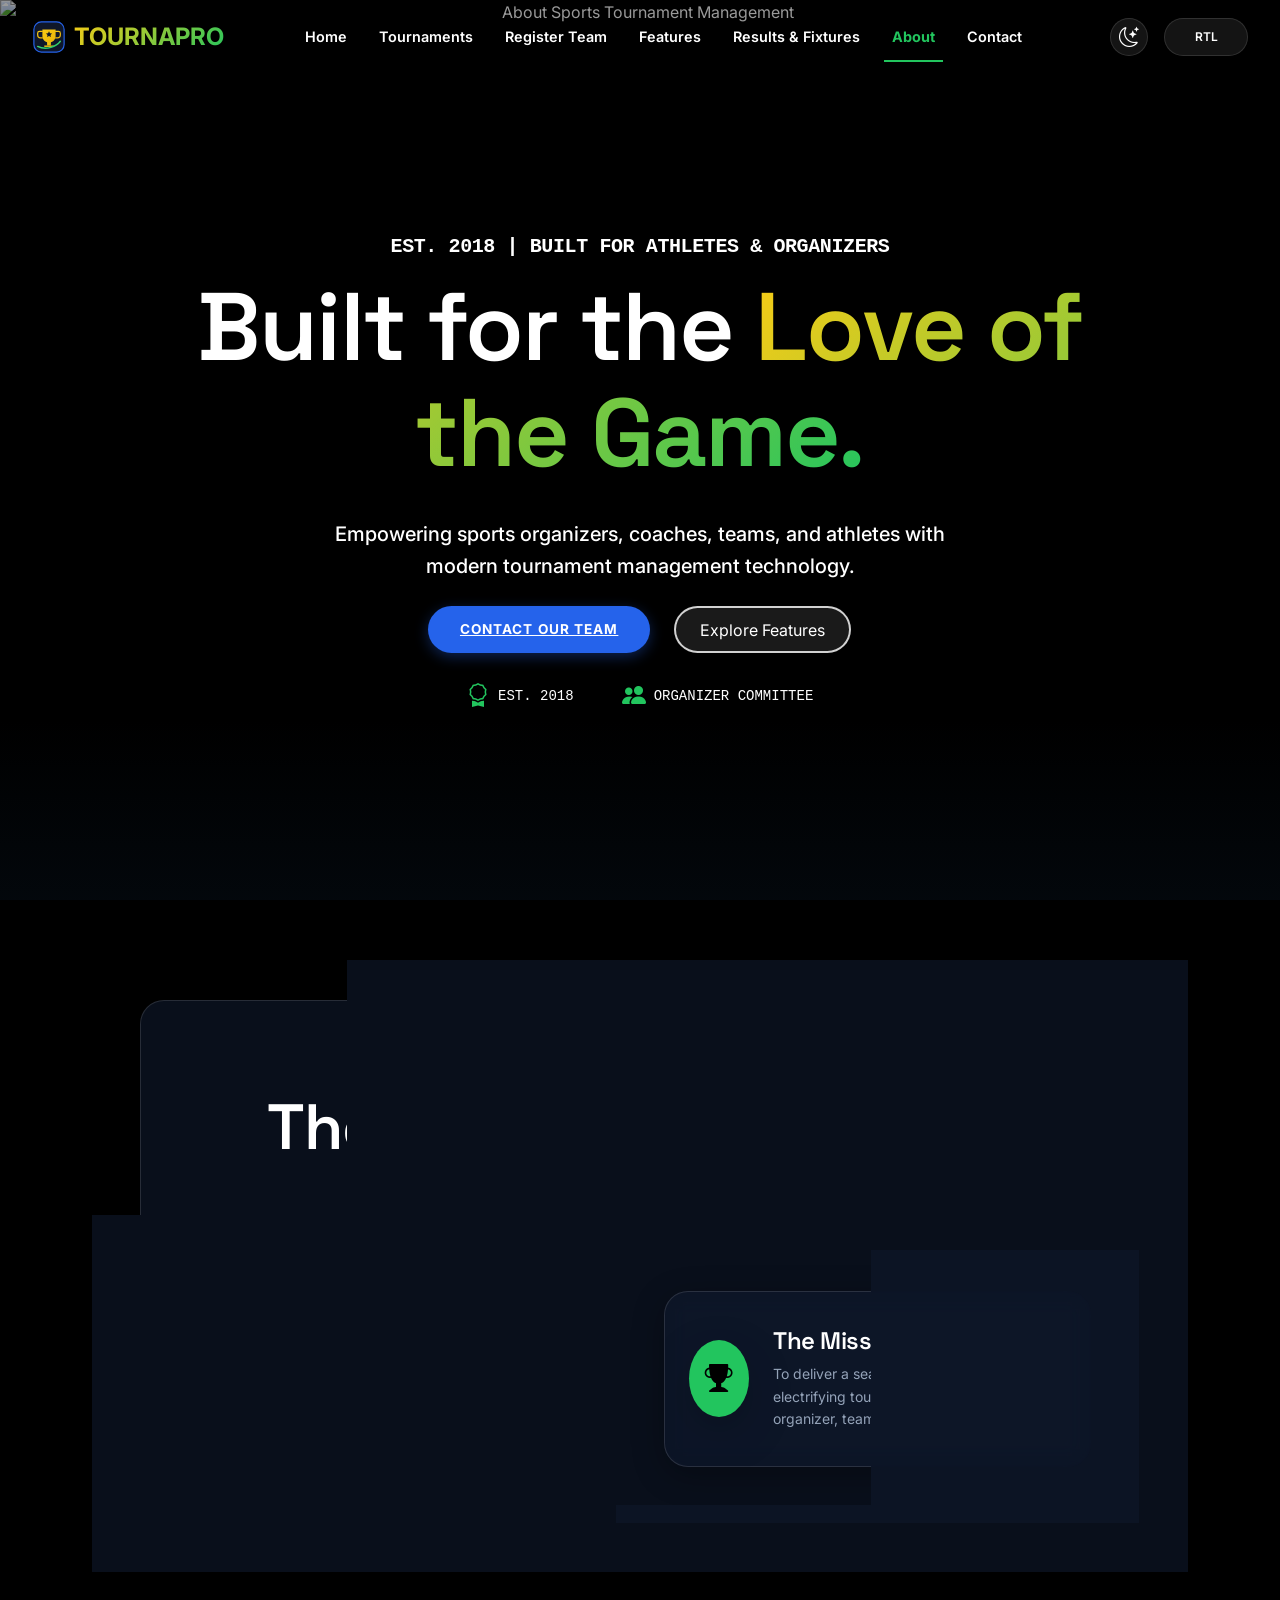
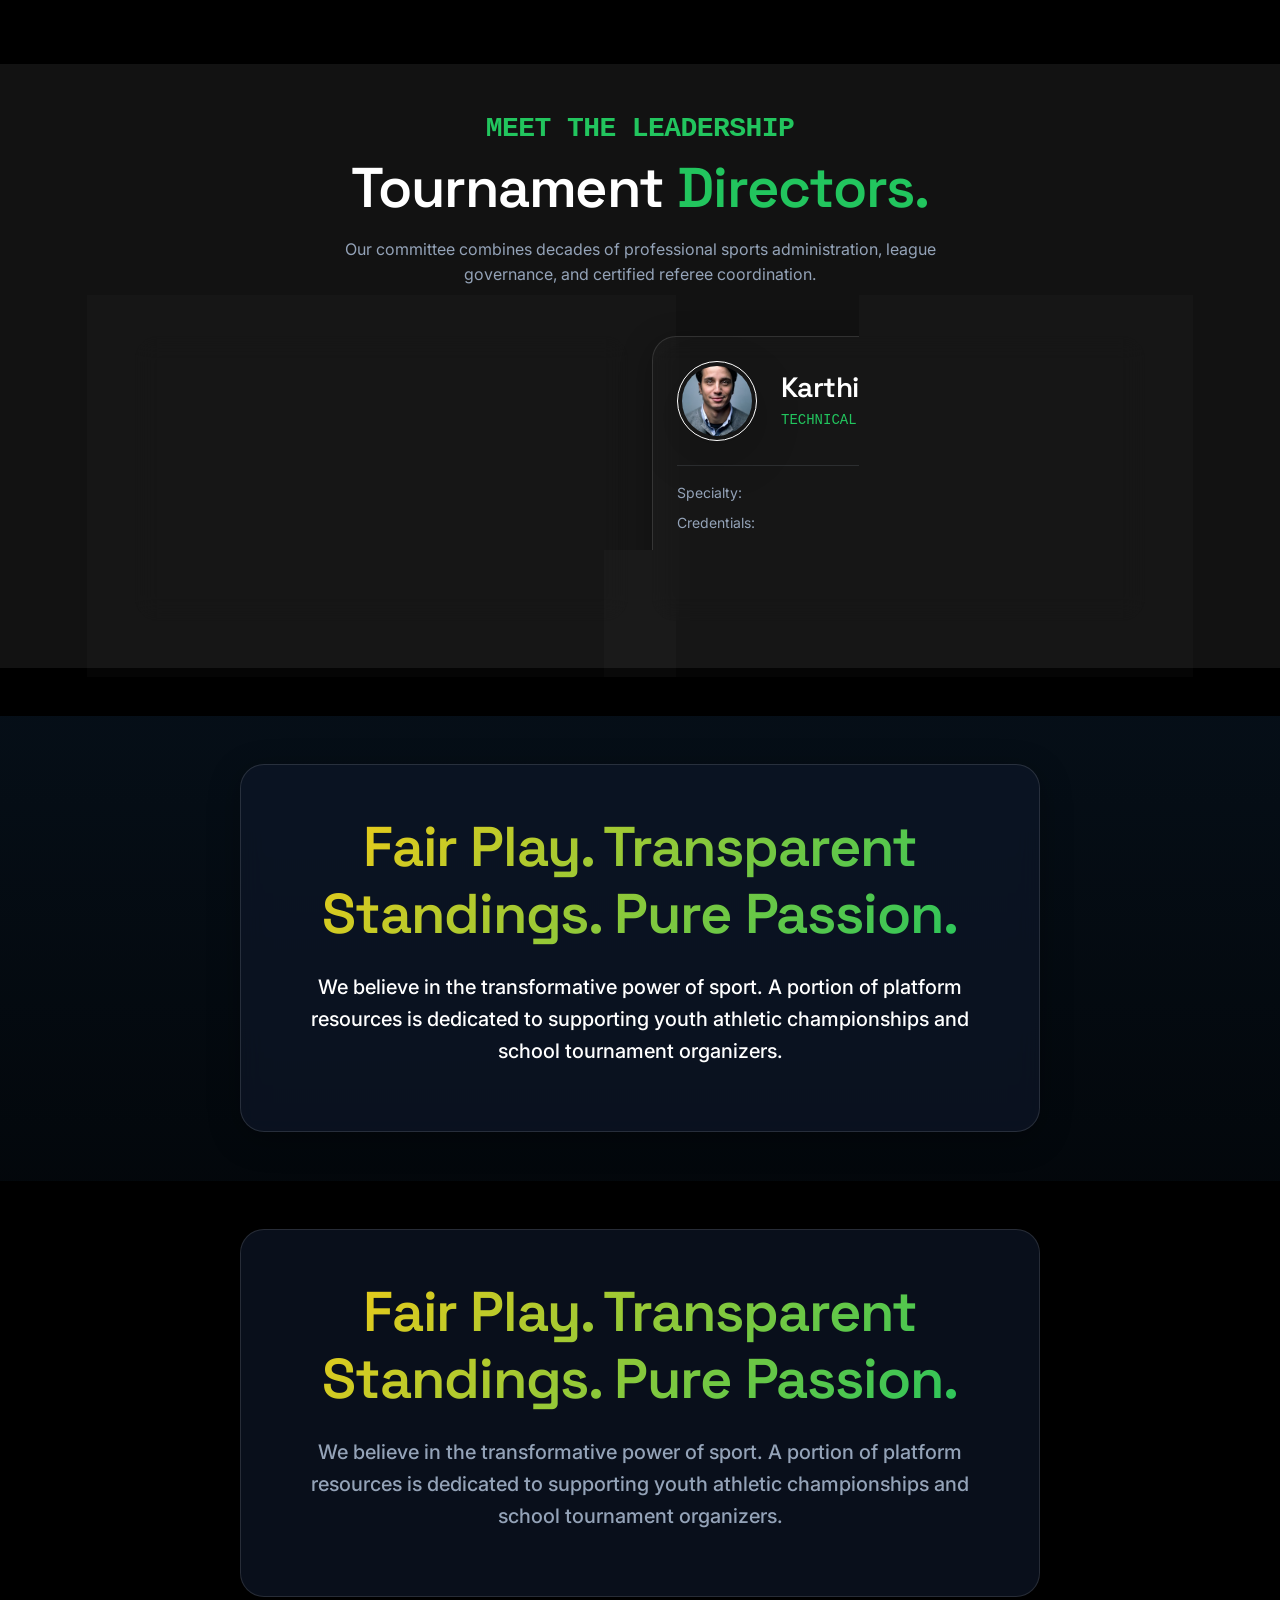
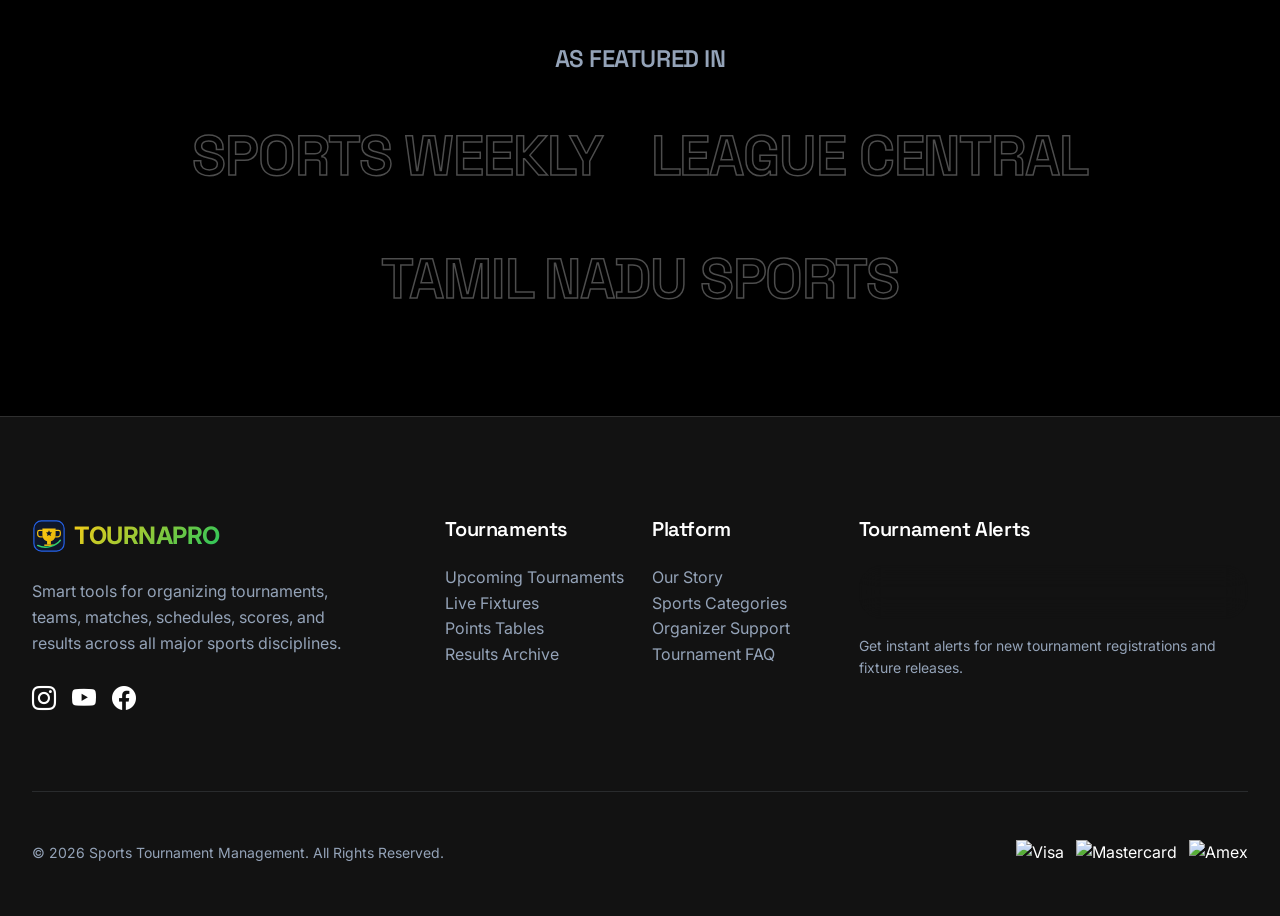
==== commit c140766f: "Update hero section images, layout alignments and page styling" ====
--- a/about.html
+++ b/about.html
@@ -20,7 +20,8 @@
     <nav class="navbar-marine navbar navbar-expand-xl">
         <div class="container-custom d-flex justify-content-between align-items-center w-100">
             <a class="navbar-brand d-flex align-items-center" href="index.html">
-                <img src="assets/images/bluewake-logo.svg" alt="Sports Tournament Management logo" class="brand-logo me-2">
+                <img src="assets/images/bluewake-logo.svg" alt="Sports Tournament Management logo"
+                    class="brand-logo me-2">
                 <span class="fs-4 fw-bold text-gradient">TOURNAPRO</span>
             </a>
 
@@ -52,7 +53,8 @@
     <div class="offcanvas offcanvas-end glass-panel" tabindex="-1" id="offcanvasNavbar">
         <div class="offcanvas-header border-bottom border-secondary">
             <h5 class="offcanvas-title text-gradient d-flex align-items-center gap-2 mb-0"><img
-                    src="assets/images/bluewake-logo.svg" alt="Sports Tournament Management logo" class="brand-logo offcanvas-brand-logo">
+                    src="assets/images/bluewake-logo.svg" alt="Sports Tournament Management logo"
+                    class="brand-logo offcanvas-brand-logo">
                 <span>TOURNAPRO</span>
             </h5>
             <button type="button" class="btn-close btn-close-white" data-bs-dismiss="offcanvas"></button>
@@ -81,25 +83,37 @@
         </div>
     </div>
 
-    <section class="hero-section text-center overflow-hidden">
-        <img src="assets/images/sports_hero.jpg"
+    <!-- Hero Section -->
+    <section
+        class="hero-section text-center position-relative overflow-hidden d-flex align-items-center justify-content-center">
+        <img src="https://encrypted-tbn0.gstatic.com/images?q=tbn:ANd9GcTLNZiWQAZ8ZyQv7xRA23lfzr-2rGfwWPPhMmmgj1Ou1Q&s"
             alt="About Sports Tournament Management" class="hero-video-bg">
         <div class="hero-overlay"></div>
-        <div class="container-custom z-1">
-            <h1 class="display-1 fw-bold text-white mb-4">Built for the <span class='text-accent'>Love of the Game.</span></h1>
-            <p class="lead text-white-50 mb-5 mx-auto col-lg-6">Empowering sports organizers, coaches, teams, and athletes with modern tournament management technology.</p>
-            <div class="d-flex flex-wrap justify-content-center gap-3 gap-md-4 reveal reveal-up delay-2 mt-5">
-                <a href="contact.html" class="btn-marine rounded-pill">Contact Our Team</a>
-                <a href="services.html" class="btn btn-outline-light rounded-pill about-explore-btn">Explore Features</a>
-            </div>
-            <div class="d-flex flex-wrap justify-content-center gap-5 mt-5 reveal reveal-up delay-3 opacity-75">
-                <div class="text-center">
-                    <i class="bi bi-award text-accent fs-4"></i>
-                    <div class="small text-white mt-1 uppercase font-monospace">EST. 2018</div>
-                </div>
-                <div class="text-center">
-                    <i class="bi bi-people-fill text-accent fs-4"></i>
-                    <div class="small text-white mt-1 uppercase font-monospace">ORGANIZER COMMITTEE</div>
+        <div class="container-custom hero-content">
+            <div class="row justify-content-center">
+                <div class="col-lg-10">
+                    <h5 class="text-accent mb-3 drift-element font-monospace">EST. 2018 | BUILT FOR ATHLETES &
+                        ORGANIZERS</h5>
+                    <h1 class="hero-title text-white reveal reveal-up">Built for the <span class="text-gradient">Love of
+                            the Game.</span></h1>
+                    <p class="lead text-muted mb-4 mx-auto col-lg-8 reveal reveal-up delay-1">Empowering sports
+                        organizers, coaches, teams, and athletes with modern tournament management technology.</p>
+                    <div class="d-flex flex-wrap justify-content-center gap-3 gap-md-4 reveal reveal-up delay-2 mb-4">
+                        <a href="contact.html" class="btn-marine rounded-pill">Contact Our Team</a>
+                        <a href="services.html" class="btn btn-outline-light rounded-pill about-explore-btn">Explore
+                            Features</a>
+                    </div>
+                    <div
+                        class="d-flex flex-wrap justify-content-center gap-4 gap-md-5 mt-2 reveal reveal-up delay-3 opacity-75">
+                        <div class="text-center d-inline-flex align-items-center gap-2">
+                            <i class="bi bi-award text-accent fs-4"></i>
+                            <div class="small text-white uppercase font-monospace">EST. 2018</div>
+                        </div>
+                        <div class="text-center d-inline-flex align-items-center gap-2">
+                            <i class="bi bi-people-fill text-accent fs-4"></i>
+                            <div class="small text-white uppercase font-monospace">ORGANIZER COMMITTEE</div>
+                        </div>
+                    </div>
                 </div>
             </div>
         </div>
@@ -115,7 +129,9 @@
                 </div>
                 <div class="row justify-content-center g-5">
                     <div class="col-lg-6">
-                        <p class="lead text-muted">Sports Tournament Management was founded with a single mission: to eliminate manual paperwork, chaotic spreadsheets, and scheduling delays from grassroots and professional sports competitions.</p>
+                        <p class="lead text-muted">Sports Tournament Management was founded with a single mission: to
+                            eliminate manual paperwork, chaotic spreadsheets, and scheduling delays from grassroots and
+                            professional sports competitions.</p>
                     </div>
                     <div class="col-lg-6">
                         <div
@@ -125,7 +141,8 @@
                             </div>
                             <div>
                                 <h4 class="mb-2">The Mission</h4>
-                                <p class="text-muted small mb-0">To deliver a seamless, transparent, and electrifying tournament experience for every organizer, team, and sports fan.</p>
+                                <p class="text-muted small mb-0">To deliver a seamless, transparent, and electrifying
+                                    tournament experience for every organizer, team, and sports fan.</p>
                             </div>
                         </div>
                     </div>
@@ -138,20 +155,25 @@
     <section class="py-4 bg-card mt-5 about-guides-section">
         <div class="container-custom py-4 reveal">
             <div class="text-center mb-5">
-                <h3 class="text-accent font-monospace mb-2 text-uppercase tracking-widest fw-bold fs-3">Meet the Leadership</h3>
+                <h3 class="text-accent font-monospace mb-2 text-uppercase tracking-widest fw-bold fs-3">Meet the
+                    Leadership</h3>
                 <h2 class="display-4 text-center">Tournament <span class="text-accent">Directors.</span></h2>
-                <p class="text-muted mx-auto col-lg-6 mt-3">Our committee combines decades of professional sports administration, league governance, and certified referee coordination.</p>
-            </div>
-            
+                <p class="text-muted mx-auto col-lg-6 mt-3">Our committee combines decades of professional sports
+                    administration, league governance, and certified referee coordination.</p>
+            </div>
+
             <div class="row g-4 justify-content-center">
                 <div class="col-md-6 col-lg-5 hover-tilt">
-                    <div class="glass-panel p-4 h-100 d-flex flex-column justify-content-between border-accent" style="background: rgba(255, 255, 255, 0.02);">
+                    <div class="glass-panel p-4 h-100 d-flex flex-column justify-content-between border-accent"
+                        style="background: rgba(255, 255, 255, 0.02);">
                         <div class="d-flex align-items-center mb-4">
                             <img src="assets/images/director_arun.jpg"
-                                class="rounded-circle shadow-lg me-4 border border-accent p-1" style="width: 80px; height: 80px; object-fit: cover;" alt="Arun Prakash">
+                                class="rounded-circle shadow-lg me-4 border border-accent p-1"
+                                style="width: 80px; height: 80px; object-fit: cover;" alt="Arun Prakash">
                             <div>
                                 <h3 class="text-white mb-1">Arun Prakash</h3>
-                                <p class="text-accent small mb-0 font-monospace text-uppercase">Chief Tournament Director</p>
+                                <p class="text-accent small mb-0 font-monospace text-uppercase">Chief Tournament
+                                    Director</p>
                             </div>
                         </div>
                         <div class="border-top border-secondary border-opacity-25 pt-3">
@@ -163,19 +185,23 @@
                                 <span>Credentials:</span>
                                 <span class="text-white fw-bold">14+ Yrs / AIFF Match Commissioner</span>
                             </div>
-                            <p class="text-muted small mb-0">"Dedicated to elevating amateur athletics to world-class competitive standards with digital-first tournament infrastructure."</p>
-                        </div>
-                    </div>
-                </div>
-                
+                            <p class="text-muted small mb-0">"Dedicated to elevating amateur athletics to world-class
+                                competitive standards with digital-first tournament infrastructure."</p>
+                        </div>
+                    </div>
+                </div>
+
                 <div class="col-md-6 col-lg-5 hover-tilt">
-                    <div class="glass-panel p-4 h-100 d-flex flex-column justify-content-between border-accent" style="background: rgba(255, 255, 255, 0.02);">
+                    <div class="glass-panel p-4 h-100 d-flex flex-column justify-content-between border-accent"
+                        style="background: rgba(255, 255, 255, 0.02);">
                         <div class="d-flex align-items-center mb-4">
                             <img src="assets/images/director_karthik.jpg"
-                                class="rounded-circle shadow-lg me-4 border border-white p-1" style="width: 80px; height: 80px; object-fit: cover;" alt="Karthik Sundaram">
+                                class="rounded-circle shadow-lg me-4 border border-white p-1"
+                                style="width: 80px; height: 80px; object-fit: cover;" alt="Karthik Sundaram">
                             <div>
                                 <h3 class="text-white mb-1">Karthik Sundaram</h3>
-                                <p class="text-accent small mb-0 font-monospace text-uppercase">Technical & Rules Specialist</p>
+                                <p class="text-accent small mb-0 font-monospace text-uppercase">Technical & Rules
+                                    Specialist</p>
                             </div>
                         </div>
                         <div class="border-top border-secondary border-opacity-25 pt-3">
@@ -187,7 +213,8 @@
                                 <span>Credentials:</span>
                                 <span class="text-white fw-bold">10+ Yrs / State Federation Official</span>
                             </div>
-                            <p class="text-muted small mb-0">"Passionate about fair-play rules, transparent bracket scheduling, and athlete recognition across all sporting age groups."</p>
+                            <p class="text-muted small mb-0">"Passionate about fair-play rules, transparent bracket
+                                scheduling, and athlete recognition across all sporting age groups."</p>
                         </div>
                     </div>
                 </div>
@@ -201,14 +228,15 @@
         <div class="container-custom z-1 text-center reveal glass-panel mx-auto p-5 hover-tilt"
             style="max-width:800px;">
             <h2 class="display-4 fw-bold text-gradient mb-4">Fair Play. Transparent Standings. Pure Passion.</h2>
-            <p class="lead text-muted mx-auto">We believe in the transformative power of sport. A portion of platform resources is dedicated to supporting youth athletic championships and school tournament organizers.</p>
-        </div>
-    </section>
-        <div class="container-custom z-1 text-center reveal glass-panel mx-auto p-5 hover-tilt"
-            style="max-width:800px;">
-            <h2 class="display-4 fw-bold text-gradient mb-4">Fair Play. Transparent Standings. Pure Passion.</h2>
-            <p class="lead text-muted mx-auto">We believe in the transformative power of sport. A portion of platform resources is dedicated to supporting youth athletic championships and school tournament organizers.</p>
-        </div>
+            <p class="lead text-muted mx-auto">We believe in the transformative power of sport. A portion of platform
+                resources is dedicated to supporting youth athletic championships and school tournament organizers.</p>
+        </div>
+    </section>
+    <div class="container-custom z-1 text-center reveal glass-panel mx-auto p-5 hover-tilt" style="max-width:800px;">
+        <h2 class="display-4 fw-bold text-gradient mb-4">Fair Play. Transparent Standings. Pure Passion.</h2>
+        <p class="lead text-muted mx-auto">We believe in the transformative power of sport. A portion of platform
+            resources is dedicated to supporting youth athletic championships and school tournament organizers.</p>
+    </div>
     </section>
 
     <!-- Section 4 -->
@@ -224,20 +252,21 @@
     <footer class="mt-5">
         <div class="container-custom">
             <div class="row">
-                <div class="col-lg-4 mb-5">
+                <div class="col-lg-4 col-md-12 mb-4">
                     <a href="index.html" class="navbar-brand d-flex align-items-center mb-4 text-decoration-none">
                         <img src="assets/images/bluewake-logo.svg" alt="Sports Tournament Management logo"
                             class="brand-logo footer-brand-logo me-2">
                         <span class="fs-4 fw-bold text-gradient brand-wordmark">TOURNAPRO</span>
                     </a>
-                    <p class="text-muted pe-lg-5">Smart tools for organizing tournaments, teams, matches, schedules, scores, and results across all major sports disciplines.</p>
+                    <p class="text-muted pe-lg-5">Smart tools for organizing tournaments, teams, matches, schedules,
+                        scores, and results across all major sports disciplines.</p>
                     <div class="d-flex gap-3 mt-4">
                         <a href="#" class="fs-4 text-white hover-accent"><i class="bi bi-instagram"></i></a>
                         <a href="#" class="fs-4 text-white hover-accent"><i class="bi bi-youtube"></i></a>
                         <a href="#" class="fs-4 text-white hover-accent"><i class="bi bi-facebook"></i></a>
                     </div>
                 </div>
-                <div class="col-lg-2 col-md-4 mb-4">
+                <div class="col-lg-2 col-md-3 col-6 mb-4">
                     <h5 class="mb-4">Tournaments</h5>
                     <ul class="list-unstyled">
                         <li><a href="home-2.html" class="text-muted text-decoration-none">Upcoming Tournaments</a></li>
@@ -246,7 +275,7 @@
                         <li><a href="gallery.html" class="text-muted text-decoration-none">Results Archive</a></li>
                     </ul>
                 </div>
-                <div class="col-lg-2 col-md-4 mb-4">
+                <div class="col-lg-2 col-md-3 col-6 mb-4">
                     <h5 class="mb-4">Platform</h5>
                     <ul class="list-unstyled">
                         <li><a href="about.html" class="text-muted text-decoration-none">Our Story</a></li>
@@ -255,14 +284,15 @@
                         <li><a href="about.html" class="text-muted text-decoration-none">Tournament FAQ</a></li>
                     </ul>
                 </div>
-                <div class="col-lg-4 col-md-4 mb-4">
+                <div class="col-lg-4 col-md-6 col-12 mb-4">
                     <h5 class="mb-4">Tournament Alerts</h5>
                     <div class="glass-panel p-2 d-flex">
                         <input type="email" class="form-control bg-transparent border-0 text-white"
                             placeholder="Email Address">
                         <button class="btn btn-accent rounded-pill px-4">Subscribe</button>
                     </div>
-                    <small class="text-muted mt-3 d-block">Get instant alerts for new tournament registrations and fixture releases.</small>
+                    <small class="text-muted mt-3 d-block">Get instant alerts for new tournament registrations and
+                        fixture releases.</small>
                 </div>
             </div>
             <hr class="my-5 border-secondary">
@@ -284,4 +314,4 @@
     <script src="assets/js/main.js"></script>
 </body>
 
-</html>
+</html>
--- a/assets/css/style.css
+++ b/assets/css/style.css
@@ -63,12 +63,111 @@
     color: var(--bg-deep);
 }
 
-[data-theme="light"] .form-control {
-    color: var(--text-main) !important;
-}
-
-[data-theme="light"] .form-control::placeholder {
-    color: var(--text-muted);
+.form-control,
+.form-select,
+input.form-control,
+textarea.form-control {
+    color: #ffffff !important;
+}
+
+.form-control::placeholder,
+input.form-control::placeholder,
+textarea.form-control::placeholder {
+    color: rgba(255, 255, 255, 0.65) !important;
+    opacity: 1 !important;
+}
+
+.form-control::-webkit-input-placeholder,
+input.form-control::-webkit-input-placeholder,
+textarea.form-control::-webkit-input-placeholder {
+    color: rgba(255, 255, 255, 0.65) !important;
+    opacity: 1 !important;
+}
+
+.form-control::-moz-placeholder,
+input.form-control::-moz-placeholder,
+textarea.form-control::-moz-placeholder {
+    color: rgba(255, 255, 255, 0.65) !important;
+    opacity: 1 !important;
+}
+
+.form-control:-ms-input-placeholder,
+input.form-control:-ms-input-placeholder,
+textarea.form-control:-ms-input-placeholder {
+    color: rgba(255, 255, 255, 0.65) !important;
+    opacity: 1 !important;
+}
+
+.form-control:focus,
+.form-select:focus,
+input.form-control:focus,
+textarea.form-control:focus {
+    color: #ffffff !important;
+    background-color: transparent !important;
+    border-color: var(--accent) !important;
+    box-shadow: 0 0 0 0.25rem rgba(34, 197, 94, 0.25) !important;
+}
+
+select.form-control option,
+select.form-select option {
+    background-color: #0f172a;
+    color: #ffffff;
+}
+
+input[type="date"].form-control {
+    color-scheme: dark;
+}
+
+[data-theme="light"] .form-control,
+[data-theme="light"] .form-select,
+[data-theme="light"] input.form-control,
+[data-theme="light"] textarea.form-control {
+    color: #0f172a !important;
+}
+
+[data-theme="light"] .form-control::placeholder,
+[data-theme="light"] input.form-control::placeholder,
+[data-theme="light"] textarea.form-control::placeholder {
+    color: #64748b !important;
+    opacity: 1 !important;
+}
+
+[data-theme="light"] .form-control::-webkit-input-placeholder,
+[data-theme="light"] input.form-control::-webkit-input-placeholder,
+[data-theme="light"] textarea.form-control::-webkit-input-placeholder {
+    color: #64748b !important;
+    opacity: 1 !important;
+}
+
+[data-theme="light"] .form-control::-moz-placeholder,
+[data-theme="light"] input.form-control::-moz-placeholder,
+[data-theme="light"] textarea.form-control::-moz-placeholder {
+    color: #64748b !important;
+    opacity: 1 !important;
+}
+
+[data-theme="light"] .form-control:-ms-input-placeholder,
+[data-theme="light"] input.form-control:-ms-input-placeholder,
+[data-theme="light"] textarea.form-control:-ms-input-placeholder {
+    color: #64748b !important;
+    opacity: 1 !important;
+}
+
+[data-theme="light"] .form-control:focus,
+[data-theme="light"] .form-select:focus,
+[data-theme="light"] input.form-control:focus,
+[data-theme="light"] textarea.form-control:focus {
+    color: #0f172a !important;
+}
+
+[data-theme="light"] select.form-control option,
+[data-theme="light"] select.form-select option {
+    background-color: #ffffff;
+    color: #0f172a;
+}
+
+[data-theme="light"] input[type="date"].form-control {
+    color-scheme: light;
 }
 
 [data-theme="light"] .btn-close-white {
@@ -471,8 +570,8 @@
 }
 
 [data-theme="light"] .hero-video-bg {
-    filter: grayscale(20%) contrast(105%);
-    opacity: 0.22;
+    filter: brightness(0.92) contrast(105%);
+    opacity: 0.85;
 }
 
 .hero-overlay {
@@ -486,7 +585,7 @@
 }
 
 [data-theme="light"] .hero-overlay {
-    background: linear-gradient(180deg, rgba(248, 250, 252, 0.7) 0%, rgba(248, 250, 252, 0.95) 100%) !important;
+    background: linear-gradient(180deg, rgba(248, 250, 252, 0.35) 0%, rgba(248, 250, 252, 0.72) 100%) !important;
 }
 
 .hero-content {
@@ -779,7 +878,7 @@
 }
 
 [data-theme="light"] .parallax-bg::before {
-    background: linear-gradient(to bottom, rgba(248, 250, 252, 0.88), rgba(241, 245, 249, 0.94)) !important;
+    background: linear-gradient(to bottom, rgba(248, 250, 252, 0.45), rgba(241, 245, 249, 0.68)) !important;
 }
 
 [data-theme="light"] .parallax-bg h1,
@@ -958,6 +1057,10 @@
 
 .w-fit {
     width: fit-content;
+}
+
+.bg-accent {
+    background-color: var(--accent) !important;
 }
 
 .badge.bg-accent {
@@ -1443,8 +1546,24 @@
     color: #475569 !important;
 }
 
-[data-theme="light"] .trophy-room-caption {
-    color: #0f172a !important;
+/* Trophy Room & Image Overlay Cards Text Color (Always High-Contrast White) */
+.trophy-room-caption,
+p.trophy-room-caption,
+.trophy-room-card p,
+.trophy-room-overlay p,
+.trophy-room-section .trophy-room-card p,
+.trophy-room-section .trophy-room-caption,
+[data-theme="light"] .trophy-room-caption,
+[data-theme="light"] p.trophy-room-caption,
+[data-theme="light"] .bg-card p.trophy-room-caption,
+[data-theme="light"] .bg-card .trophy-room-card p,
+[data-theme="light"] .bg-card .trophy-room-overlay p,
+[data-theme="light"] .trophy-room-section .trophy-room-caption,
+[data-theme="light"] .trophy-room-section .trophy-room-card .trophy-room-caption,
+[data-theme="light"] .trophy-room-section .trophy-room-card .trophy-room-overlay p {
+    color: #ffffff !important;
+    text-shadow: 0 2px 8px rgba(0, 0, 0, 0.95), 0 0 2px rgba(0, 0, 0, 0.9) !important;
+    font-weight: 700 !important;
 }
 
 /* Footer email input and placeholder visibility in dark mode */
@@ -1454,6 +1573,32 @@
     opacity: 1 !important;
 }
 
+/* Footer newsletter input and button responsiveness */
+footer .glass-panel {
+    display: flex;
+    align-items: center;
+    width: 100%;
+}
+
+footer .glass-panel input[type="email"].form-control {
+    flex: 1 1 auto;
+    min-width: 0;
+    padding-left: 0.75rem;
+    padding-right: 0.5rem;
+}
+
+footer .glass-panel .btn {
+    flex-shrink: 0;
+    white-space: nowrap;
+}
+
+@media (max-width: 991.98px) {
+    footer .glass-panel .btn {
+        padding-left: 1.25rem !important;
+        padding-right: 1.25rem !important;
+    }
+}
+
 /* Safety Protocols Card in book-now.html light mode */
 [data-theme="light"] .bg-tech .bg-dark {
     background-color: #ffffff !important;
@@ -1467,8 +1612,53 @@
     color: #475569 !important;
 }
 
-[data-theme="light"] .bg-tech .bg-dark .tech-glitch {
+/* Organizer Feature Cards & Hover Effects */
+.organizer-feature-card {
+    background: rgba(255, 255, 255, 0.03);
+    border: 1px solid rgba(255, 255, 255, 0.1);
+    border-radius: 24px;
+    transition: transform 0.35s cubic-bezier(0.2, 0.8, 0.2, 1), 
+                box-shadow 0.35s ease, 
+                border-color 0.35s ease, 
+                background-color 0.35s ease;
+    cursor: pointer;
+    position: relative;
+    overflow: hidden;
+}
+
+.organizer-feature-card .card-icon,
+.organizer-feature-card i {
+    transition: transform 0.35s cubic-bezier(0.34, 1.56, 0.64, 1), color 0.35s ease;
+    display: inline-block;
+}
+
+.organizer-feature-card:hover {
+    transform: translateY(-8px);
+    background: rgba(255, 255, 255, 0.08) !important;
+    border-color: var(--accent) !important;
+    box-shadow: 0 16px 36px rgba(0, 0, 0, 0.45), 0 0 24px rgba(34, 197, 94, 0.25) !important;
+}
+
+.organizer-feature-card:hover .card-icon,
+.organizer-feature-card:hover i {
+    transform: scale(1.18) translateY(-2px);
+    color: #4ade80 !important;
+}
+
+[data-theme="light"] .organizer-feature-card {
+    background: rgba(255, 255, 255, 0.85) !important;
+    border: 1px solid rgba(15, 23, 42, 0.1) !important;
+    box-shadow: 0 4px 16px rgba(0, 0, 0, 0.04);
+}
+
+[data-theme="light"] .organizer-feature-card .text-white {
     color: #0f172a !important;
+}
+
+[data-theme="light"] .organizer-feature-card:hover {
+    background: #ffffff !important;
+    border-color: var(--accent) !important;
+    box-shadow: 0 16px 36px rgba(15, 23, 42, 0.12), 0 0 20px rgba(34, 197, 94, 0.25) !important;
 }
 
 /* Standardize Corner Radius for All Buttons, Containers, and Inputs */
